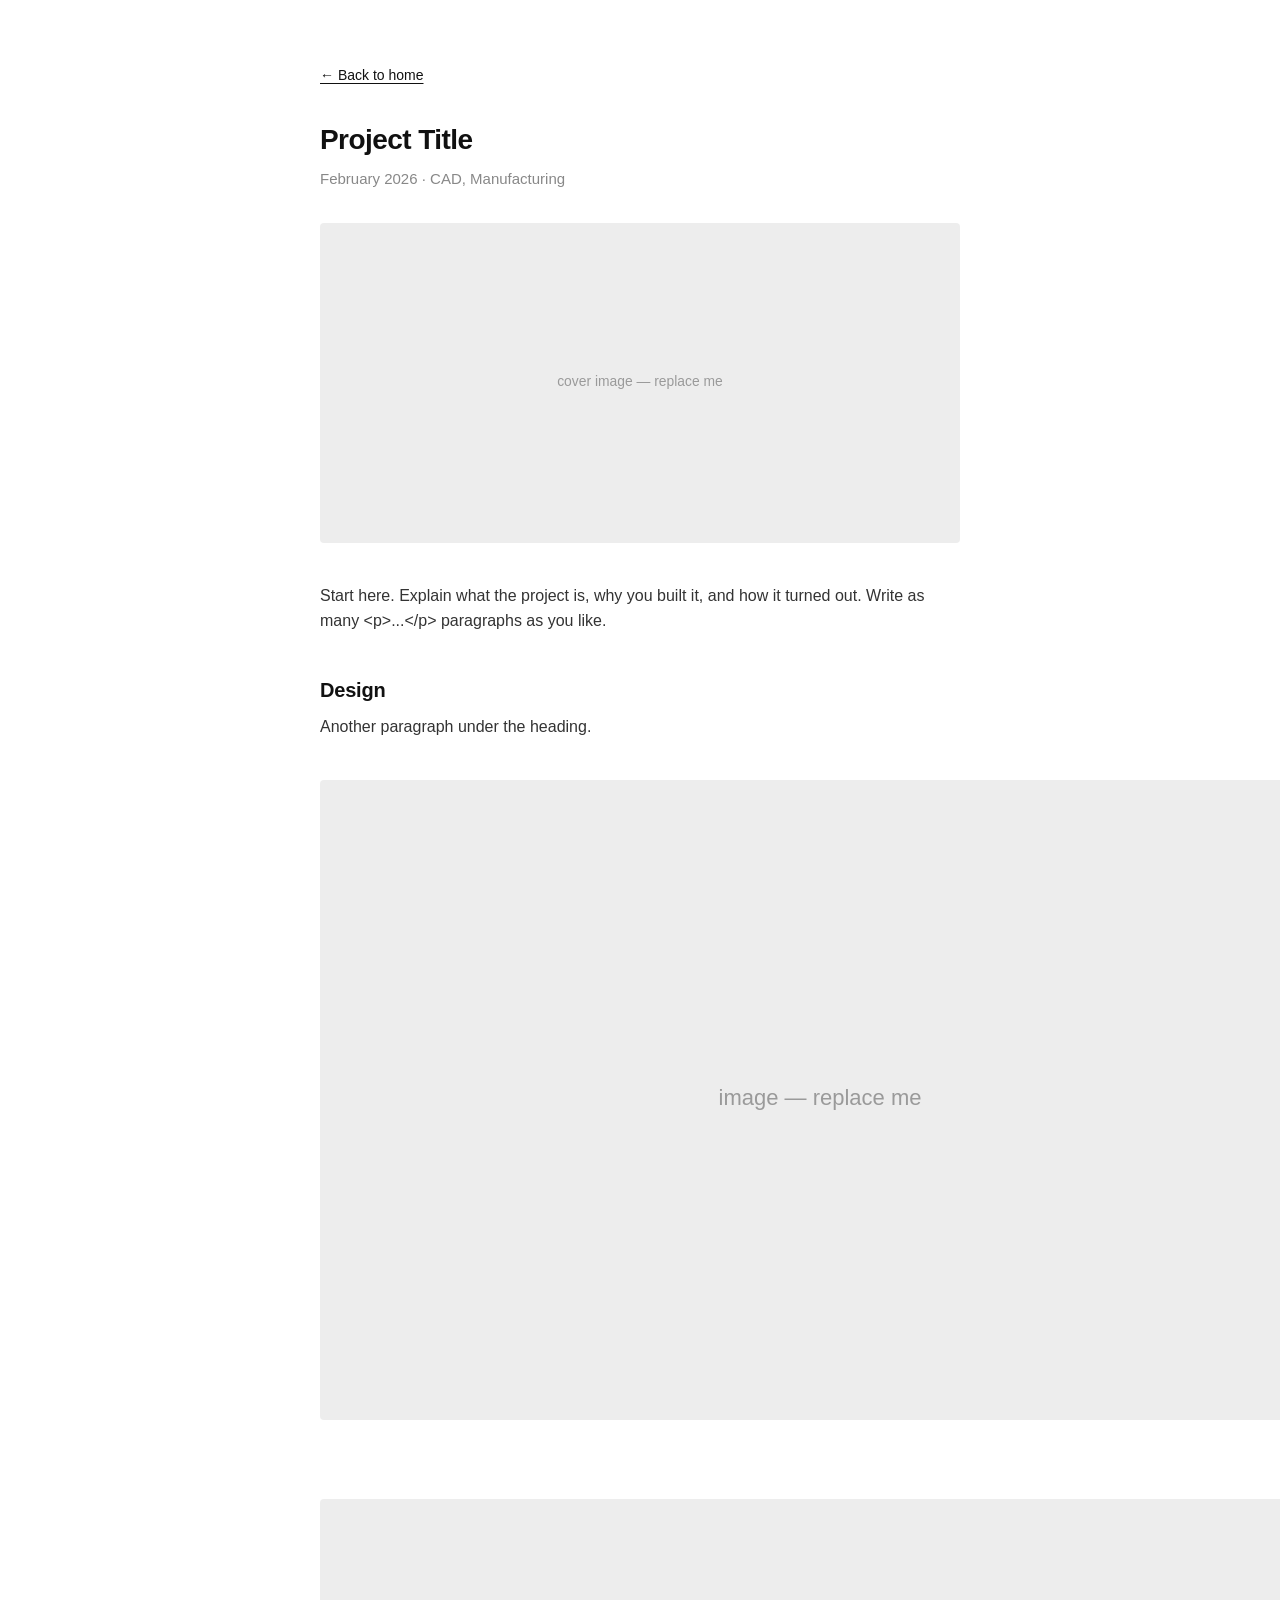
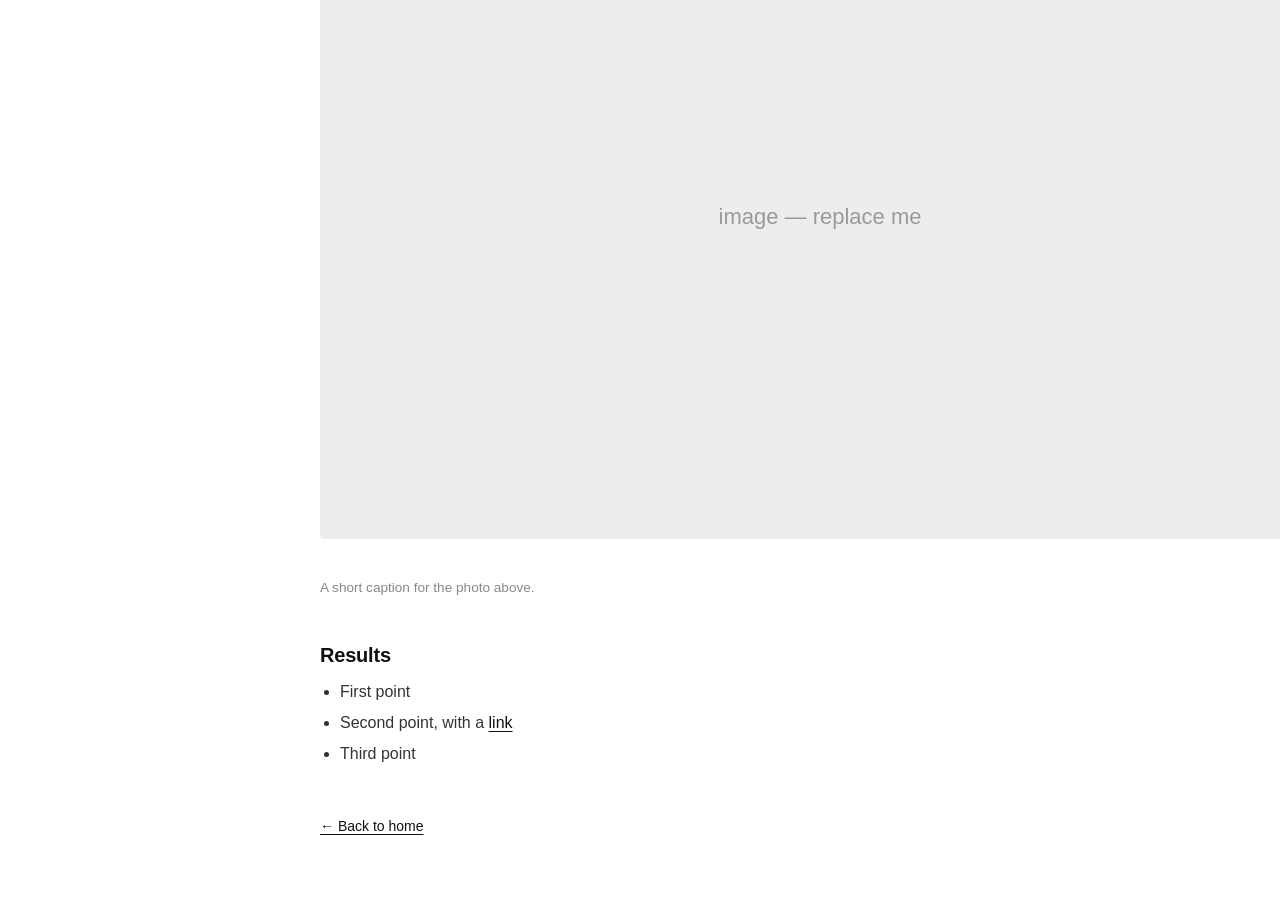
==== projects/automated-dog-feeder.html @ e161544b "Rename automated-dog-feeder to automated-dog-feeder.html" ====
<!DOCTYPE html>
<html lang="en">
<head>
  <meta charset="UTF-8">
  <meta name="viewport" content="width=device-width, initial-scale=1.0">

  <!-- CHANGE: the page title (shows in the browser tab) -->
  <title>Project Title — Flynn Saunder</title>

  <link rel="stylesheet" href="../assets/style.css">
</head>
<body>

  <div class="container">

    <p class="back"><a href="../index.html">&larr; Back to home</a></p>

    <!-- CHANGE: project name and the date line -->
    <h1>Project Title</h1>
    <p class="project-meta">February 2026 &middot; CAD, Manufacturing</p>

    <!-- CHANGE: cover image. Put the file in projects/images/ and
         update the name below. Delete this line if you don't want one. -->
    <img class="cover" src="images/example-cover.svg" alt="Project Title">

    <!-- ========================================================
         WRITE YOUR PROJECT BELOW.
         You only need these five patterns — copy and repeat them:
         ======================================================== -->
    <div class="project-body">

      <!-- A paragraph -->
      <p>
        Start here. Explain what the project is, why you built it, and how it
        turned out. Write as many &lt;p&gt;...&lt;/p&gt; paragraphs as you like.
      </p>

      <!-- A section heading -->
      <h2>Design</h2>

      <p>Another paragraph under the heading.</p>

      <!-- An image (file goes in projects/images/) -->
      <img src="images/example-1.svg" alt="Describe the image for screen readers">

      <!-- An image with a caption underneath -->
      <figure>
        <img src="images/example-1.svg" alt="Describe the image">
        <figcaption>A short caption for the photo above.</figcaption>
      </figure>

      <!-- A bullet list -->
      <h2>Results</h2>
      <ul>
        <li>First point</li>
        <li>Second point, with a <a href="https://www.monash.edu">link</a></li>
        <li>Third point</li>
      </ul>

    </div>
    <!-- ================= END OF PROJECT ======================== -->

    <p class="back" style="margin-top:3rem"><a href="../index.html">&larr; Back to home</a></p>

  </div>

</body>
</html>
---- assets/style.css ----
/* Reset & Base Styles */
* {
  box-sizing: border-box;
  margin: 0;
  padding: 0;
}

body {
  font-family: "Helvetica Neue", Helvetica, Arial, sans-serif;
  color: #111111;
  background-color: #ffffff;
  line-height: 1.6;
  padding: 0 1.5rem;
  -webkit-font-smoothing: antialiased;
}

.container {
  max-width: 640px;
  margin: 4rem auto;
}

/* Typography & Hierarchy */
h1 {
  font-size: 1.75rem;
  font-weight: 700;
  letter-spacing: -0.02em;
  margin-bottom: 0.25rem;
}

h2 {
  font-size: 0.875rem;
  font-weight: 700;
  text-transform: uppercase;
  letter-spacing: 0.08em;
  color: #777777;
  margin-top: 3rem;
  margin-bottom: 1.25rem;
  border-bottom: 1px solid #eeeeee;
  padding-bottom: 0.5rem;
}

p {
  font-size: 1rem;
  color: #333333;
  margin-bottom: 1rem;
}

a {
  color: #111111;
  text-decoration: underline;
  text-underline-offset: 3px;
}

a:hover {
  color: #666666;
}

.subtitle {
  font-size: 1rem;
  color: #666666;
  margin-bottom: 2rem;
}

/* Headshot */
.headshot {
  width: 120px;
  height: 120px;
  object-fit: cover;      /* crops any photo to a clean square */
  border-radius: 4px;
  display: block;
  margin-bottom: 1.5rem;
}

/* Item Lists (Projects, Resume) */
.list-item {
  margin-bottom: 1.5rem;
}

.item-header {
  display: flex;
  justify-content: space-between;
  align-items: baseline;
  gap: 1rem;
}

.item-title {
  font-size: 1rem;
  font-weight: 600;
}

.item-date {
  font-size: 0.875rem;
  color: #888888;
  white-space: nowrap;
}

.item-desc {
  font-size: 0.9375rem;
  color: #555555;
  margin-top: 0.25rem;
}

/* Project pages */
.back {
  font-size: 0.875rem;
  margin-bottom: 2rem;
}

.project-meta {
  font-size: 0.9375rem;
  color: #888888;
  margin-bottom: 2rem;
}

.cover {
  width: 100%;
  border-radius: 4px;
  margin-bottom: 2rem;
}

.project-body h2 {
  text-transform: none;
  letter-spacing: -0.01em;
  color: #111111;
  font-size: 1.25rem;
  border: 0;
  padding: 0;
  margin-top: 2.5rem;
  margin-bottom: 0.5rem;
}

.project-body h3 {
  font-size: 1.0625rem;
  margin-top: 1.75rem;
  margin-bottom: 0.4rem;
}

.project-body img {
  border-radius: 4px;
  margin: 1.5rem 0;
}

.project-body ul,
.project-body ol {
  margin: 0 0 1rem 1.25rem;
}

.project-body li {
  margin-bottom: 0.35rem;
  color: #333333;
}

.project-body figure {
  margin: 1.5rem 0;
}

.project-body figcaption {
  font-size: 0.85rem;
  color: #888888;
  margin-top: 0.4rem;
}

code {
  font-family: ui-monospace, "SF Mono", Menlo, Consolas, monospace;
  font-size: 0.875em;
  background: #f4f4f4;
  padding: 0.1em 0.35em;
  border-radius: 3px;
}

/* Footer / Links */
footer {
  margin-top: 4rem;
  padding-top: 2rem;
  border-top: 1px solid #eeeeee;
  font-size: 0.875rem;
  color: #777777;
}

.social-links a {
  margin-right: 1rem;
}
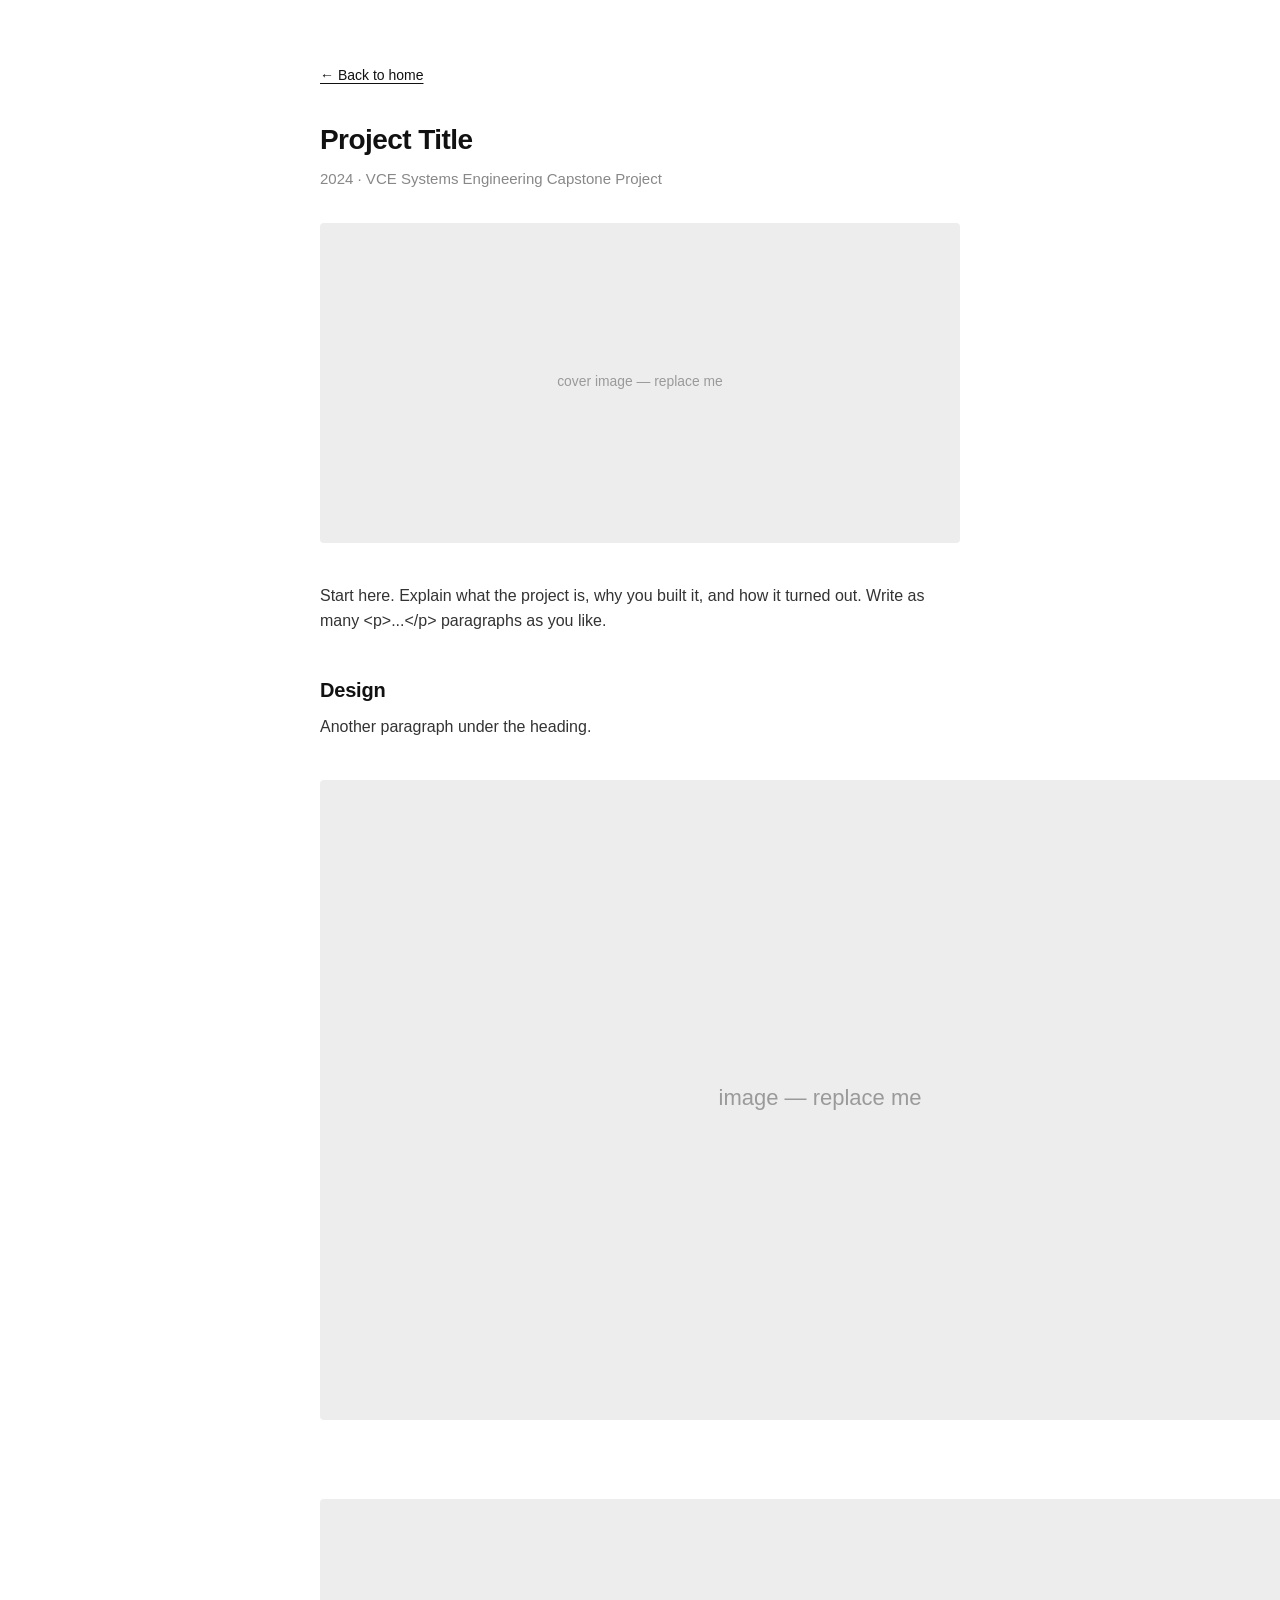
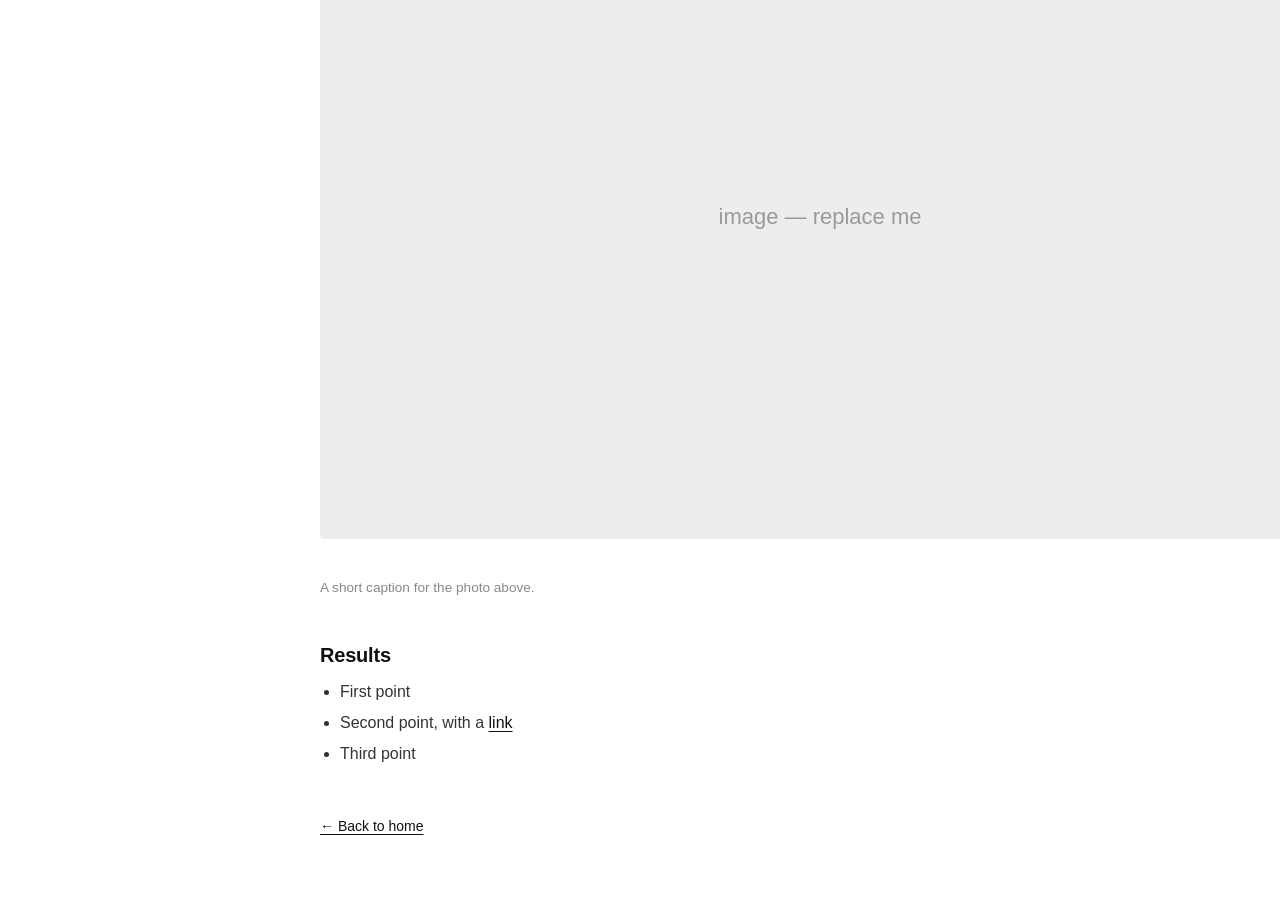
==== commit 7a6ae0d2: "Update automated-dog-feeder.html" ====
--- a/projects/automated-dog-feeder.html
+++ b/projects/automated-dog-feeder.html
@@ -5,7 +5,7 @@
   <meta name="viewport" content="width=device-width, initial-scale=1.0">
 
   <!-- CHANGE: the page title (shows in the browser tab) -->
-  <title>Project Title — Flynn Saunder</title>
+  <title>Automated Dog Feeder</title>
 
   <link rel="stylesheet" href="../assets/style.css">
 </head>
@@ -17,7 +17,7 @@
 
     <!-- CHANGE: project name and the date line -->
     <h1>Project Title</h1>
-    <p class="project-meta">February 2026 &middot; CAD, Manufacturing</p>
+    <p class="project-meta">2024 &middot; VCE Systems Engineering Capstone Project</p>
 
     <!-- CHANGE: cover image. Put the file in projects/images/ and
          update the name below. Delete this line if you don't want one. -->
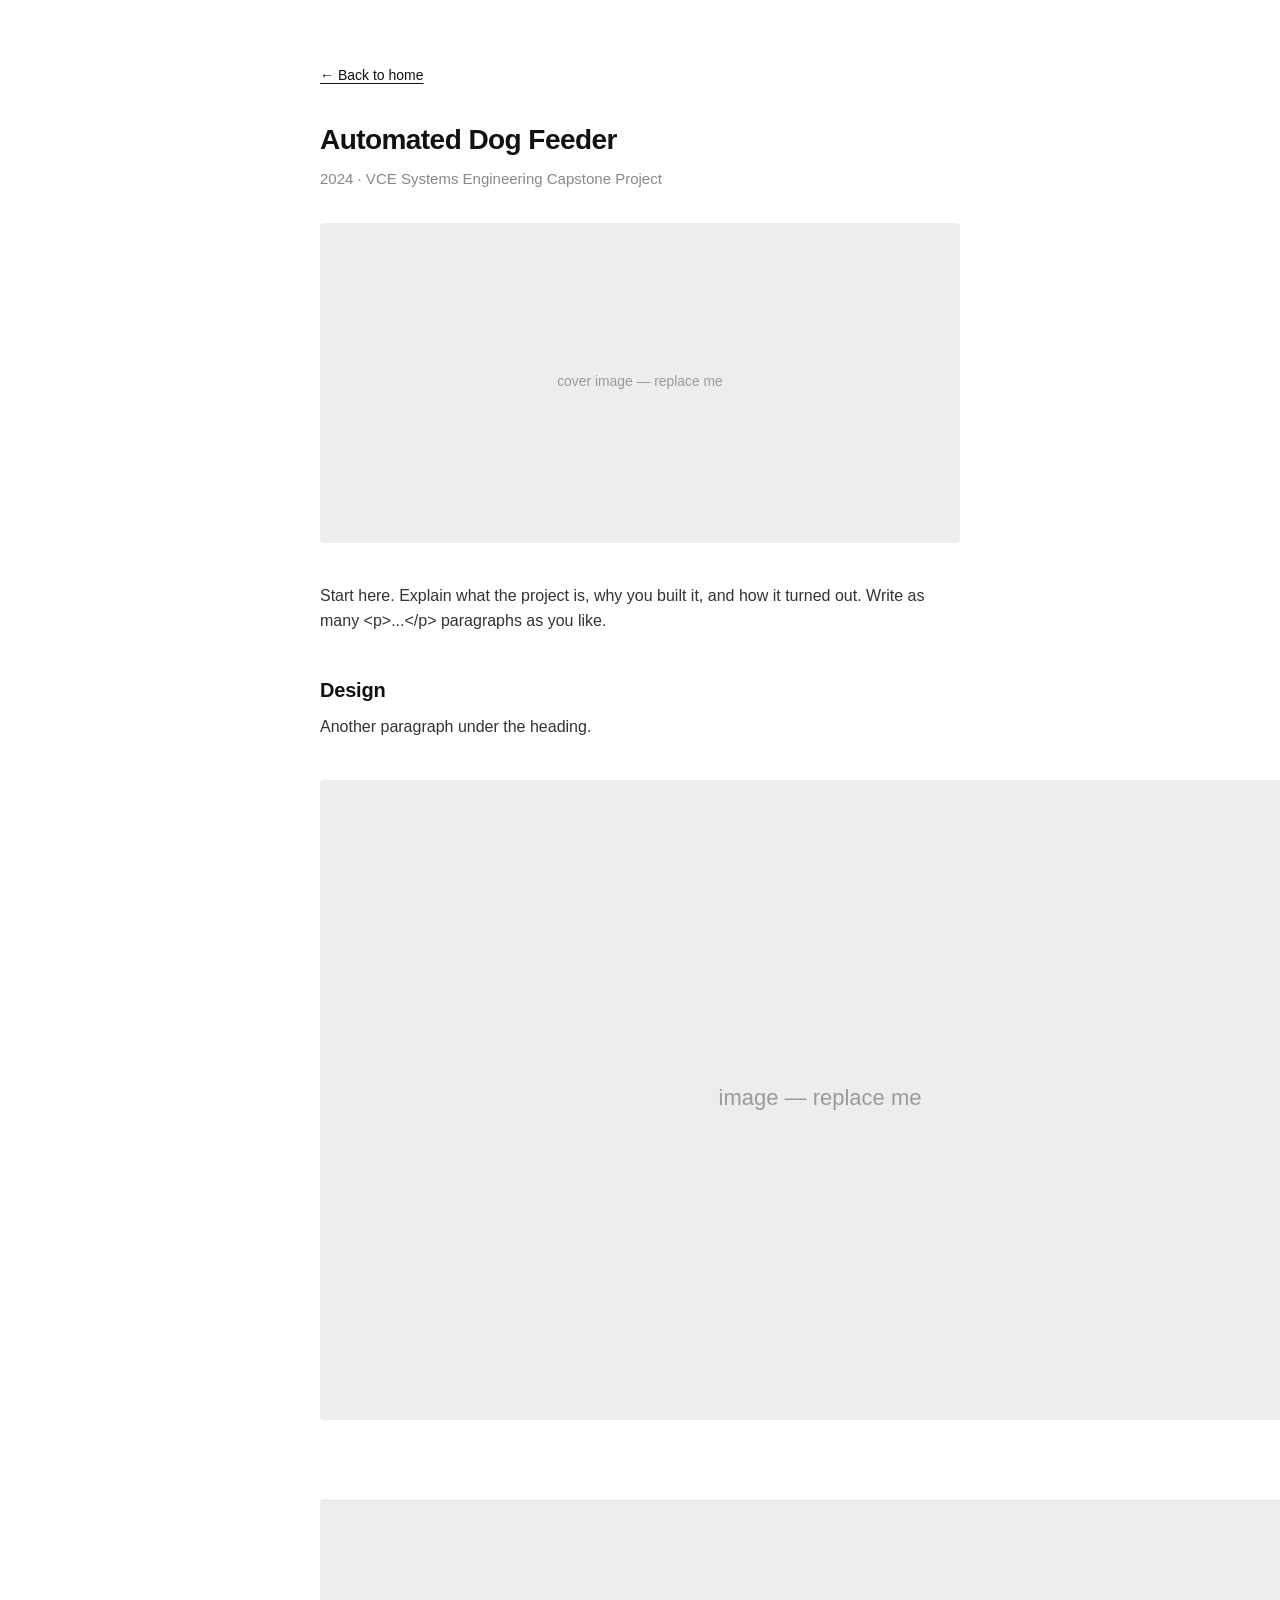
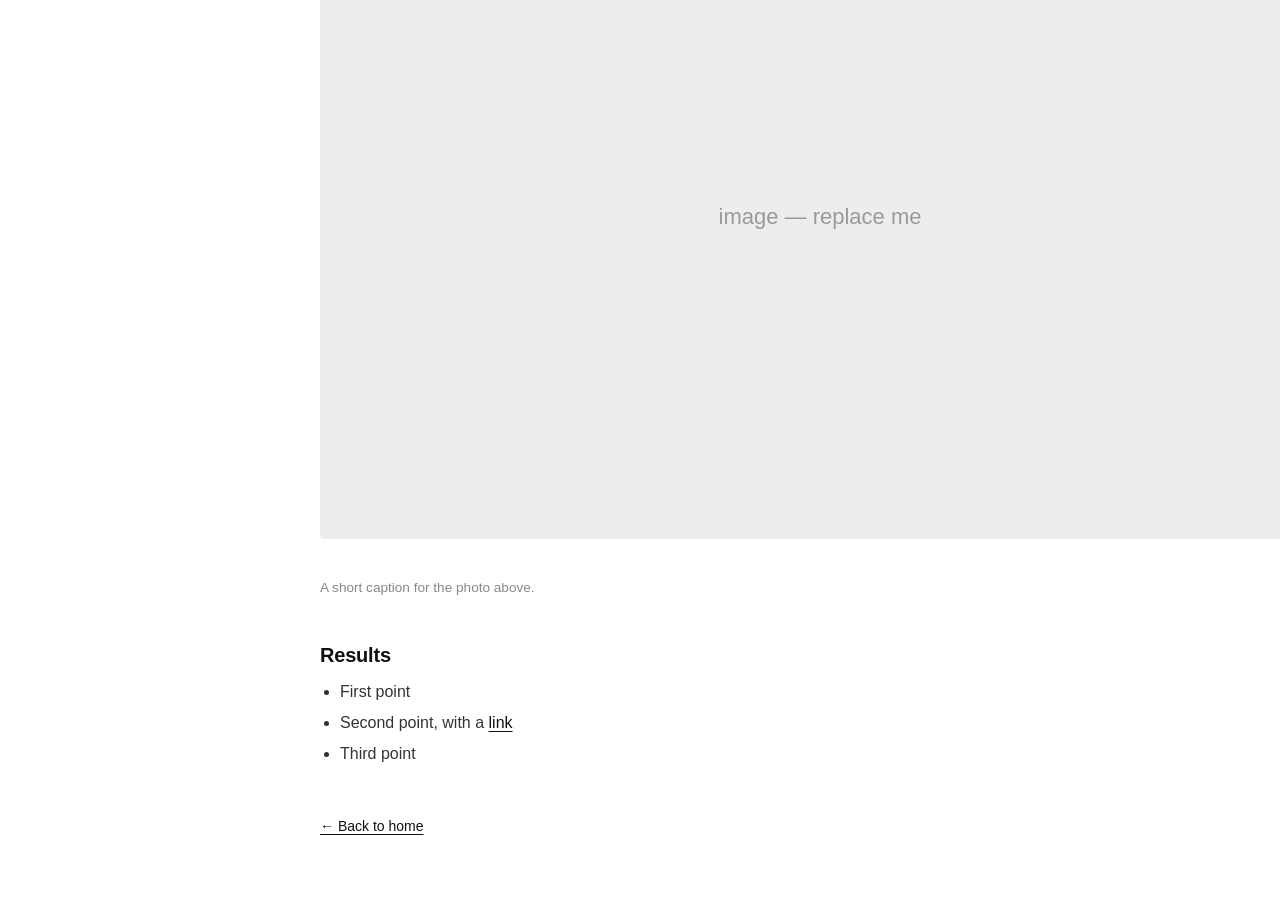
==== commit f6a33838: "Update automated-dog-feeder.html" ====
--- a/projects/automated-dog-feeder.html
+++ b/projects/automated-dog-feeder.html
@@ -16,7 +16,7 @@
     <p class="back"><a href="../index.html">&larr; Back to home</a></p>
 
     <!-- CHANGE: project name and the date line -->
-    <h1>Project Title</h1>
+    <h1>Automated Dog Feeder</h1>
     <p class="project-meta">2024 &middot; VCE Systems Engineering Capstone Project</p>
 
     <!-- CHANGE: cover image. Put the file in projects/images/ and
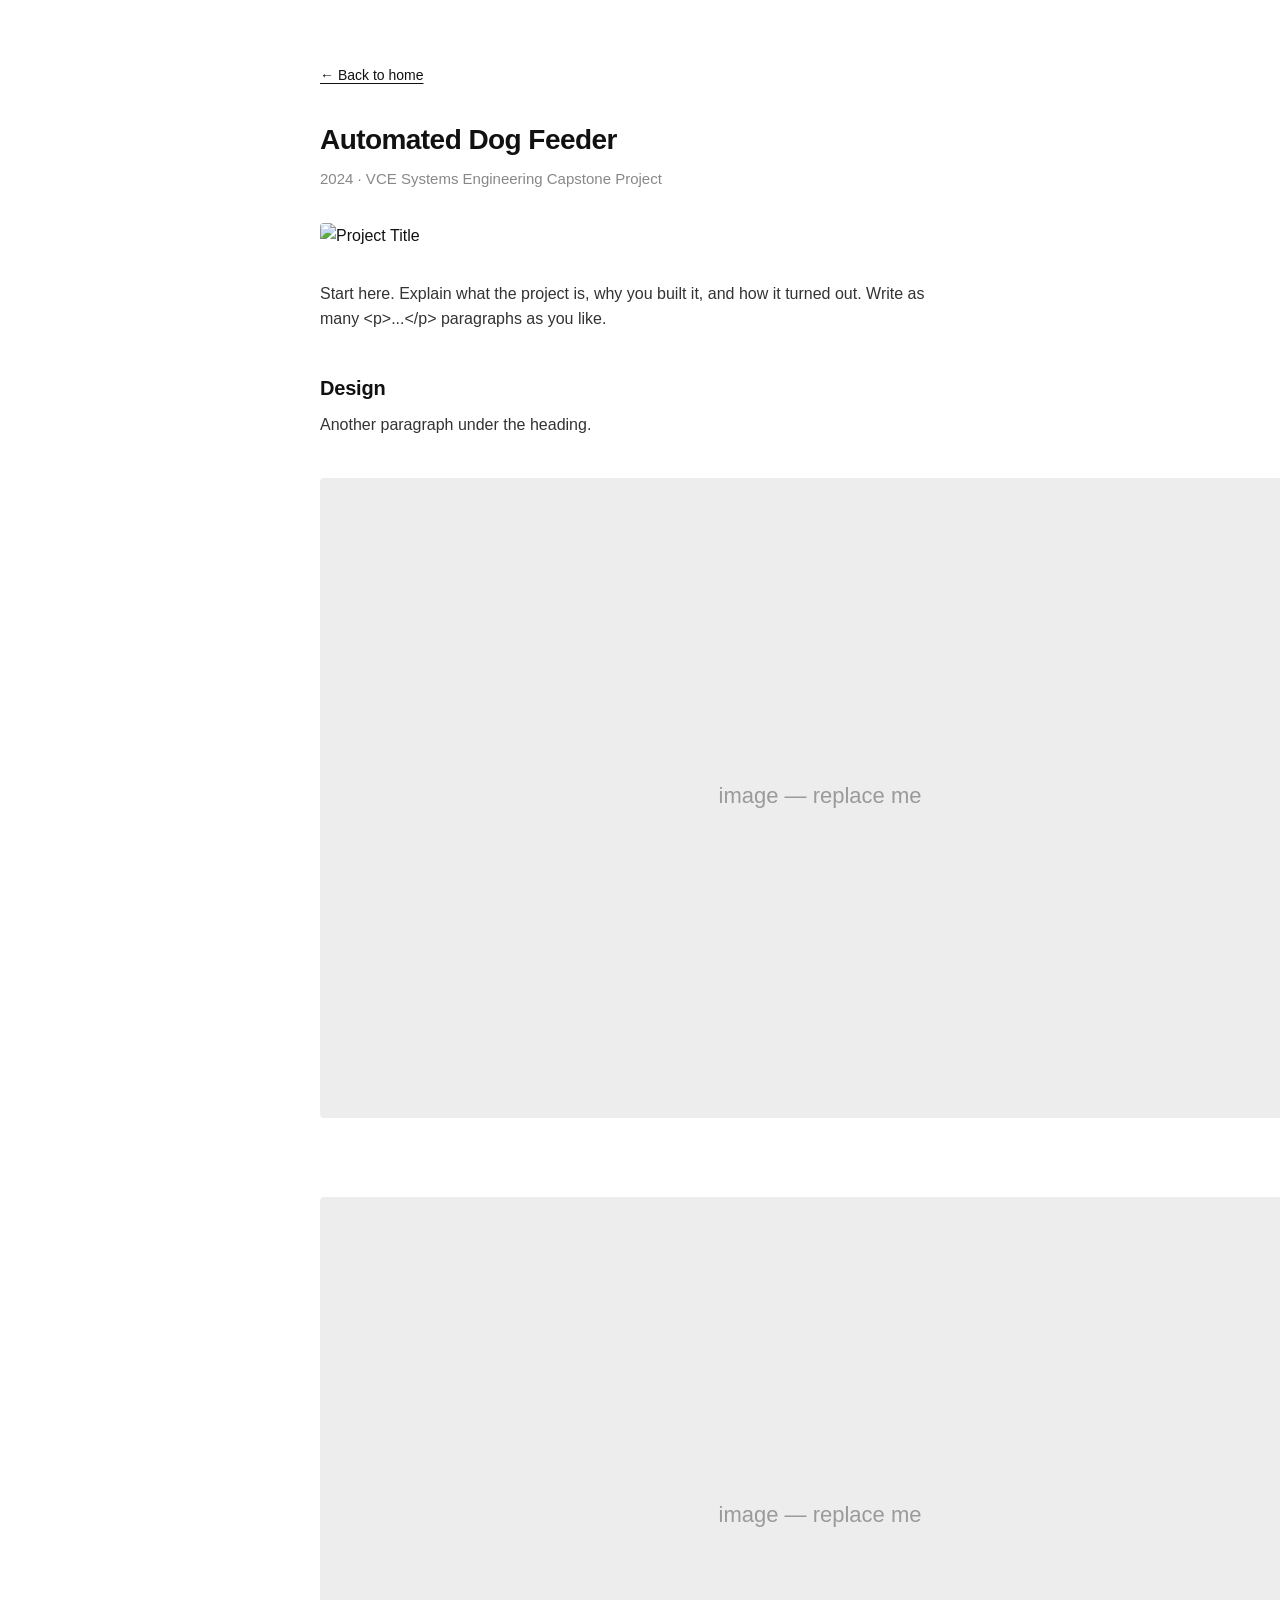
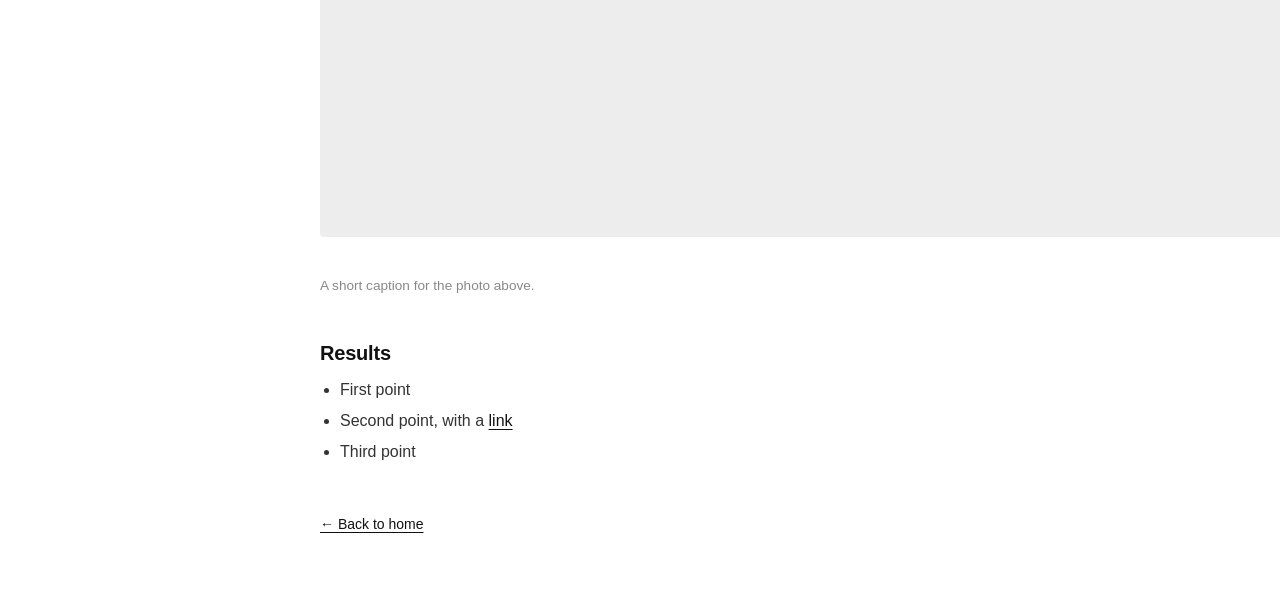
==== commit 1d6bb123: "Update automated-dog-feeder.html" ====
--- a/projects/automated-dog-feeder.html
+++ b/projects/automated-dog-feeder.html
@@ -21,7 +21,7 @@
 
     <!-- CHANGE: cover image. Put the file in projects/images/ and
          update the name below. Delete this line if you don't want one. -->
-    <img class="cover" src="images/example-cover.svg" alt="Project Title">
+    <img class="cover" src="projects/images/Automated_Dog_Feeder_Front_Three_Quarter_View.jpeg" alt="Project Title">
 
     <!-- ========================================================
          WRITE YOUR PROJECT BELOW.
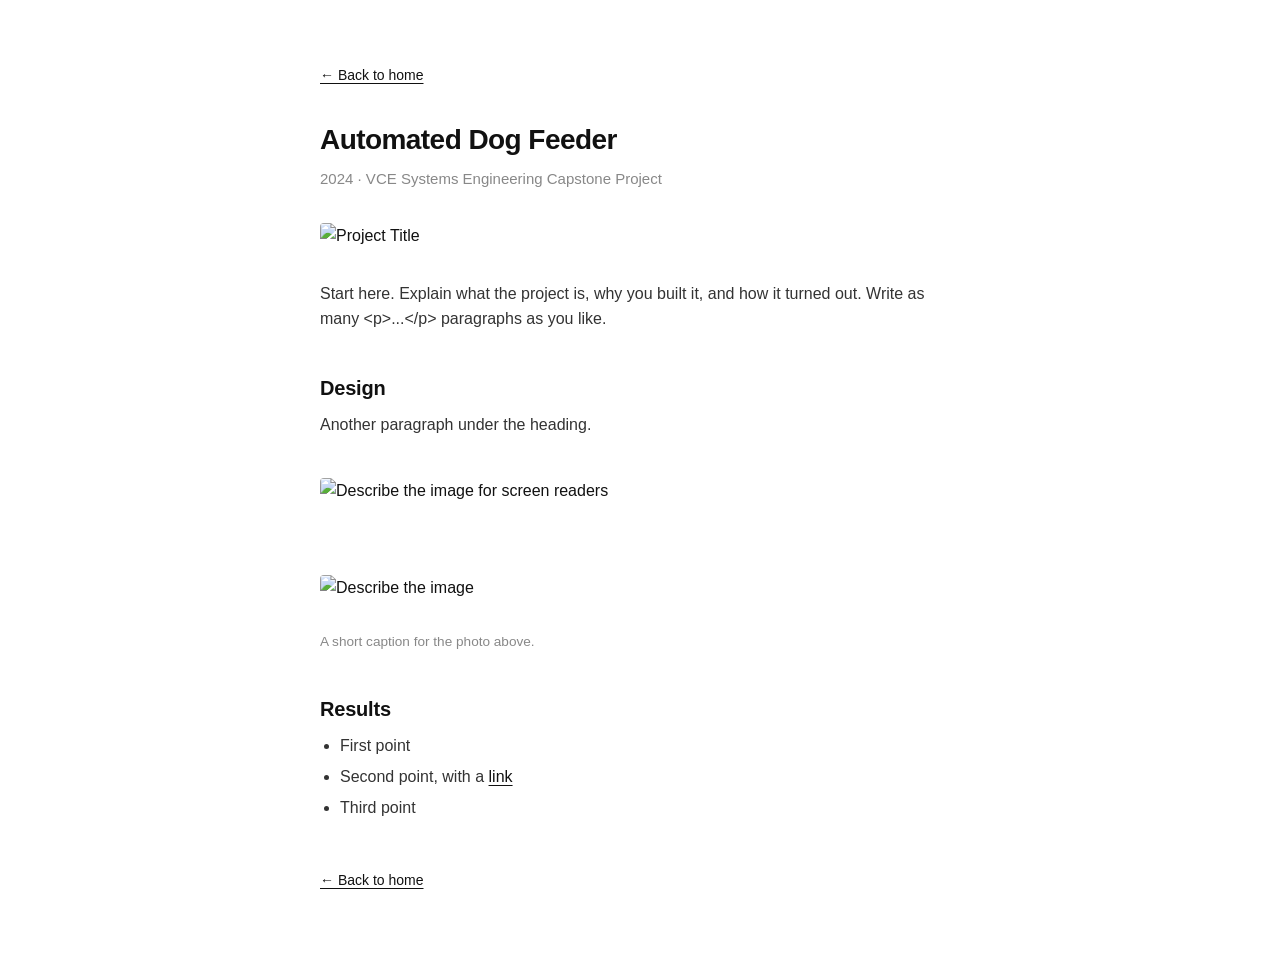
==== commit b445c0e1: "Update automated-dog-feeder.html" ====
--- a/projects/automated-dog-feeder.html
+++ b/projects/automated-dog-feeder.html
@@ -21,7 +21,7 @@
 
     <!-- CHANGE: cover image. Put the file in projects/images/ and
          update the name below. Delete this line if you don't want one. -->
-    <img class="cover" src="projects/images/Automated_Dog_Feeder_Front_Three_Quarter_View.jpeg" alt="Project Title">
+    <img class="cover" src="projects/images/Automated_Dog_Feeder_Front_Three_Quarter_View.jpg" alt="Project Title">
 
     <!-- ========================================================
          WRITE YOUR PROJECT BELOW.
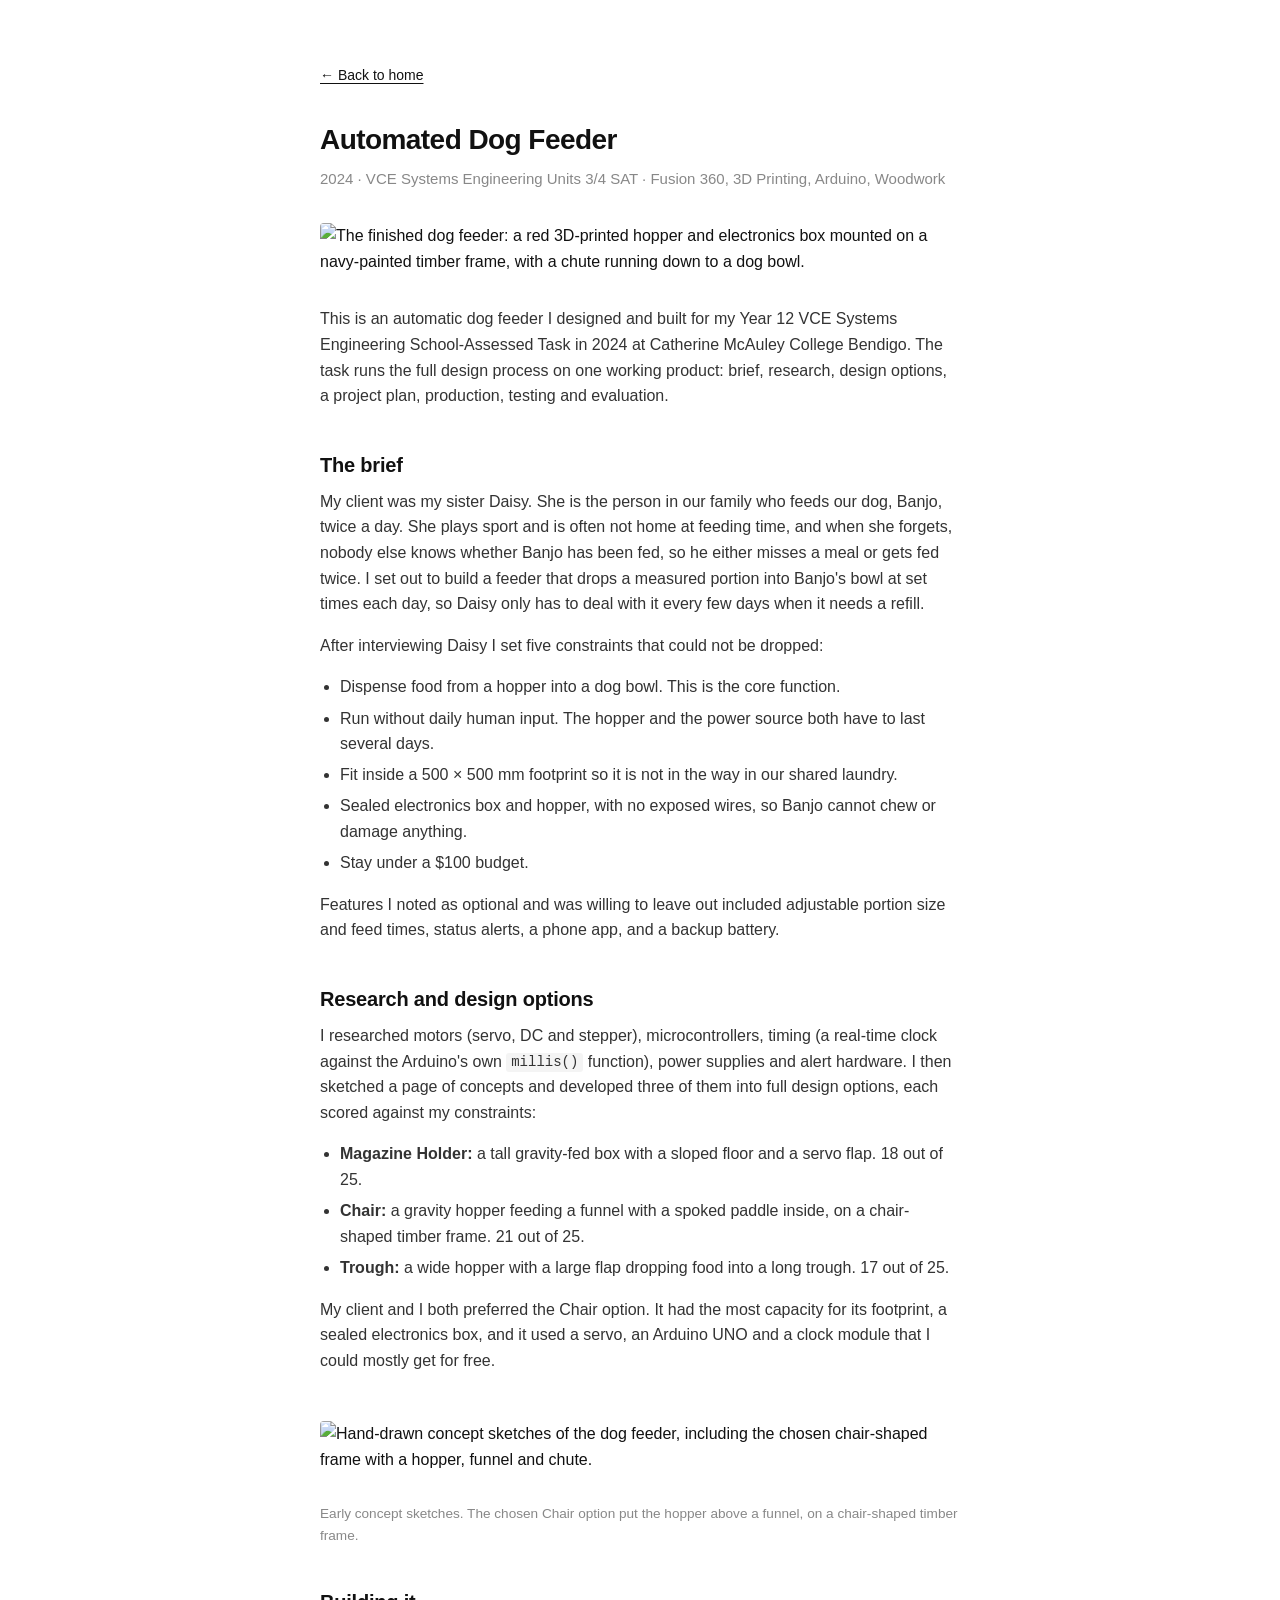
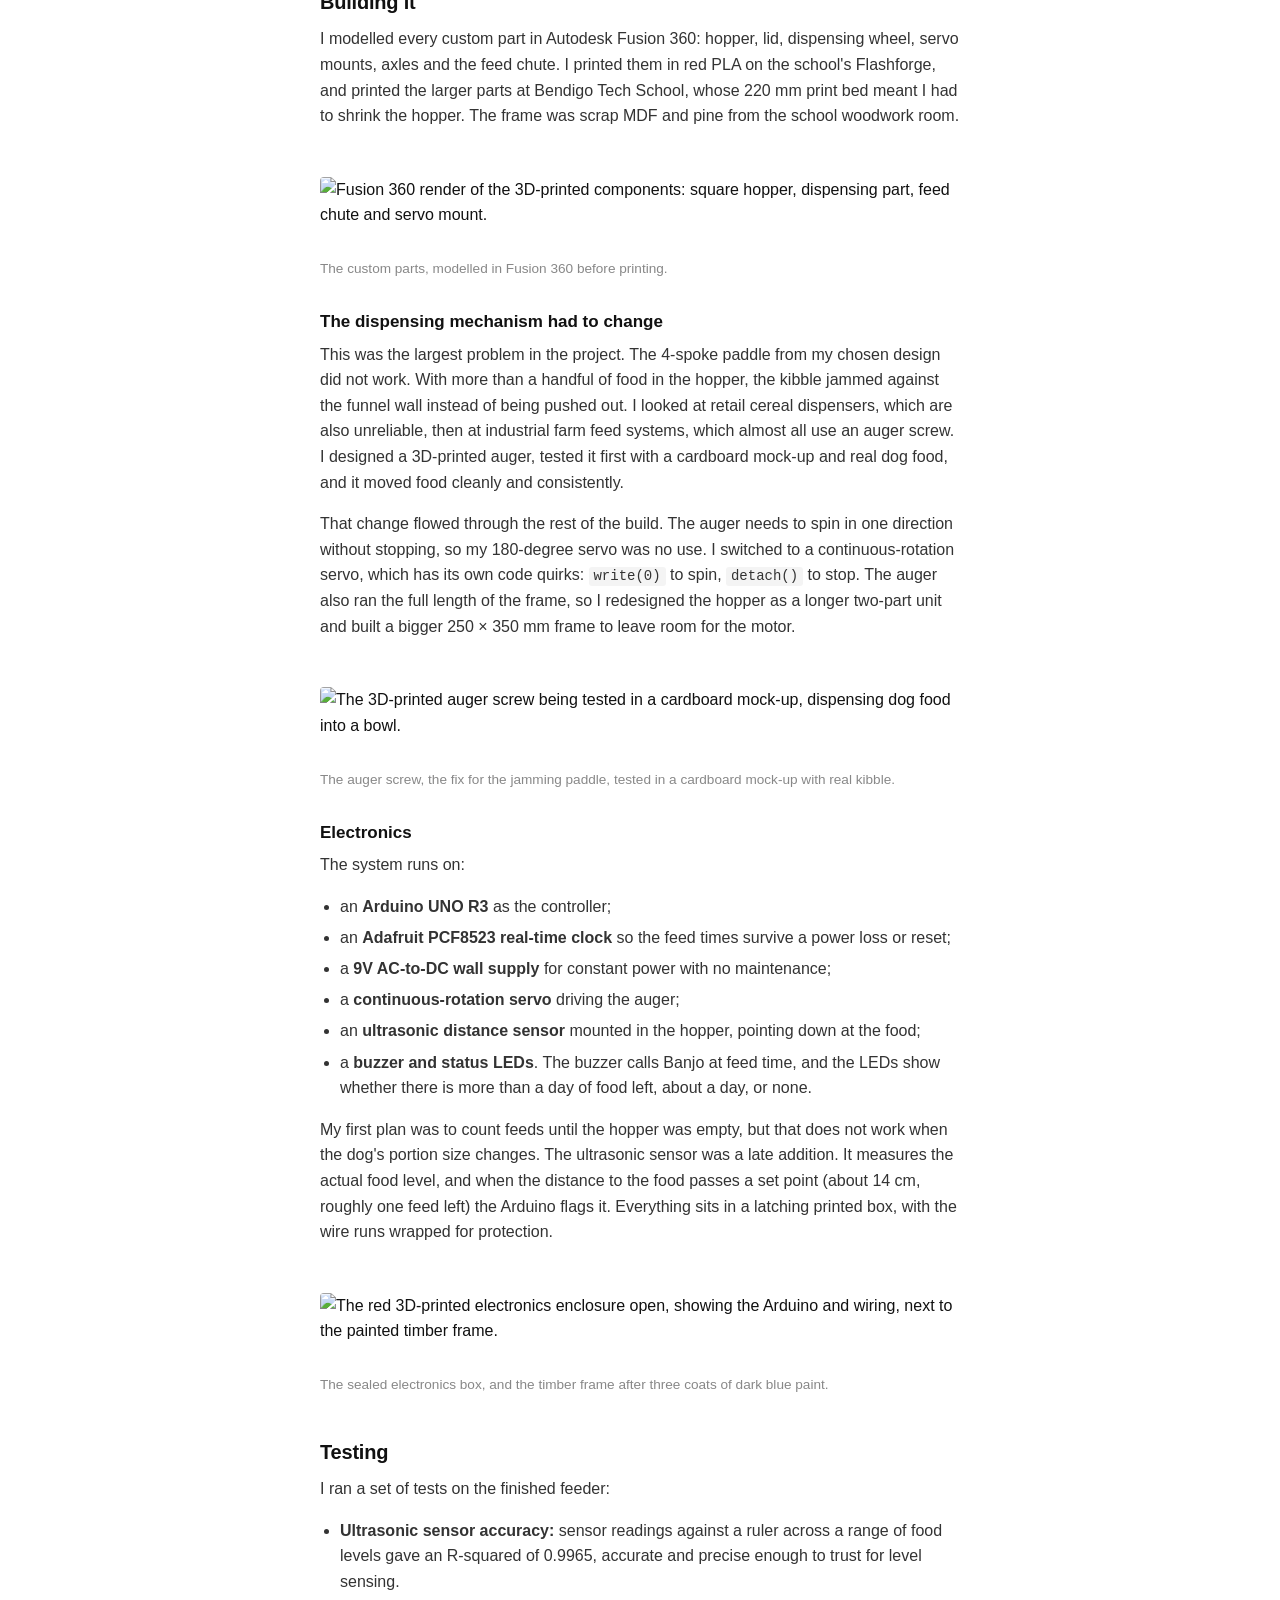
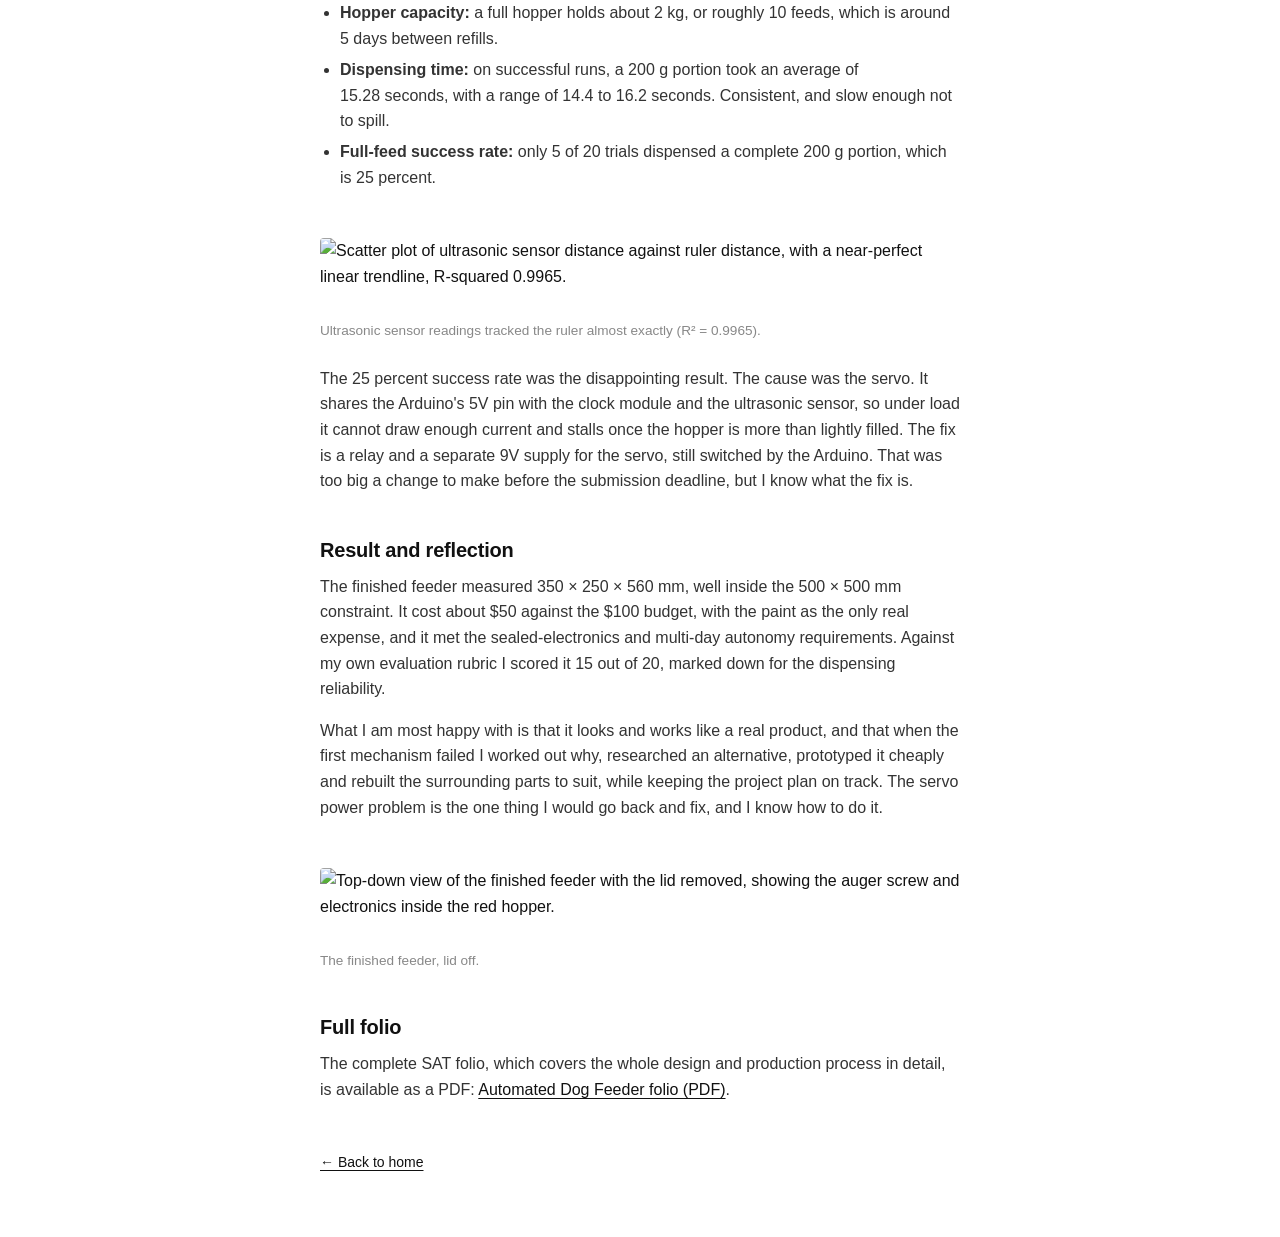
==== commit 6b7c5aaa: "Add files via upload" ====
--- a/projects/automated-dog-feeder.html
+++ b/projects/automated-dog-feeder.html
@@ -4,8 +4,7 @@
   <meta charset="UTF-8">
   <meta name="viewport" content="width=device-width, initial-scale=1.0">
 
-  <!-- CHANGE: the page title (shows in the browser tab) -->
-  <title>Automated Dog Feeder</title>
+  <title>Automated Dog Feeder | Flynn Saunder</title>
 
   <link rel="stylesheet" href="../assets/style.css">
 </head>
@@ -15,50 +14,259 @@
 
     <p class="back"><a href="../index.html">&larr; Back to home</a></p>
 
-    <!-- CHANGE: project name and the date line -->
     <h1>Automated Dog Feeder</h1>
-    <p class="project-meta">2024 &middot; VCE Systems Engineering Capstone Project</p>
-
-    <!-- CHANGE: cover image. Put the file in projects/images/ and
-         update the name below. Delete this line if you don't want one. -->
-    <img class="cover" src="projects/images/Automated_Dog_Feeder_Front_Three_Quarter_View.jpg" alt="Project Title">
-
-    <!-- ========================================================
-         WRITE YOUR PROJECT BELOW.
-         You only need these five patterns — copy and repeat them:
-         ======================================================== -->
+    <p class="project-meta">2024 &middot; VCE Systems Engineering Units 3/4 SAT &middot; Fusion 360, 3D Printing, Arduino, Woodwork</p>
+
+    <!-- COVER IMAGE
+         Recommended: the front 3-quarter "hero" shot of the finished feeder
+         (red 3D-printed hopper + electronics box on the navy-painted timber
+         frame, outdoors on concrete). This is the photo on the folio title
+         page / "Final Showcase" page.
+         Save it as projects/images/adf-cover.jpg -->
+    <img class="cover" src="images/adf-cover.jpg" alt="The finished dog feeder: a red 3D-printed hopper and electronics box mounted on a navy-painted timber frame, with a chute running down to a dog bowl.">
+
     <div class="project-body">
 
-      <!-- A paragraph -->
-      <p>
-        Start here. Explain what the project is, why you built it, and how it
-        turned out. Write as many &lt;p&gt;...&lt;/p&gt; paragraphs as you like.
-      </p>
-
-      <!-- A section heading -->
-      <h2>Design</h2>
-
-      <p>Another paragraph under the heading.</p>
-
-      <!-- An image (file goes in projects/images/) -->
-      <img src="images/example-1.svg" alt="Describe the image for screen readers">
-
-      <!-- An image with a caption underneath -->
-      <figure>
-        <img src="images/example-1.svg" alt="Describe the image">
-        <figcaption>A short caption for the photo above.</figcaption>
-      </figure>
-
-      <!-- A bullet list -->
-      <h2>Results</h2>
-      <ul>
-        <li>First point</li>
-        <li>Second point, with a <a href="https://www.monash.edu">link</a></li>
-        <li>Third point</li>
-      </ul>
+      <p>
+        This is an automatic dog feeder I designed and built for my Year&nbsp;12
+        VCE Systems Engineering School-Assessed Task in 2024 at Catherine McAuley
+        College Bendigo. The task runs the full design process on one working
+        product: brief, research, design options, a project plan, production,
+        testing and evaluation.
+      </p>
+
+      <h2>The brief</h2>
+
+      <p>
+        My client was my sister Daisy. She is the person in our family who feeds
+        our dog, Banjo, twice a day. She plays sport and is often not home at
+        feeding time, and when she forgets, nobody else knows whether Banjo has
+        been fed, so he either misses a meal or gets fed twice. I set out to
+        build a feeder that drops a measured portion into Banjo's bowl at set
+        times each day, so Daisy only has to deal with it every few days when it
+        needs a refill.
+      </p>
+
+      <p>After interviewing Daisy I set five constraints that could not be dropped:</p>
+
+      <ul>
+        <li>Dispense food from a hopper into a dog bowl. This is the core function.</li>
+        <li>Run without daily human input. The hopper and the power source both have to last several days.</li>
+        <li>Fit inside a 500&nbsp;&times;&nbsp;500&nbsp;mm footprint so it is not in the way in our shared laundry.</li>
+        <li>Sealed electronics box and hopper, with no exposed wires, so Banjo cannot chew or damage anything.</li>
+        <li>Stay under a $100 budget.</li>
+      </ul>
+
+      <p>
+        Features I noted as optional and was willing to leave out included
+        adjustable portion size and feed times, status alerts, a phone app, and
+        a backup battery.
+      </p>
+
+      <h2>Research and design options</h2>
+
+      <p>
+        I researched motors (servo, DC and stepper), microcontrollers, timing (a
+        real-time clock against the Arduino's own <code>millis()</code>
+        function), power supplies and alert hardware. I then sketched a page of
+        concepts and developed three of them into full design options, each
+        scored against my constraints:
+      </p>
+
+      <ul>
+        <li><strong>Magazine Holder:</strong> a tall gravity-fed box with a sloped floor and a servo flap. 18 out of 25.</li>
+        <li><strong>Chair:</strong> a gravity hopper feeding a funnel with a spoked paddle inside, on a chair-shaped timber frame. 21 out of 25.</li>
+        <li><strong>Trough:</strong> a wide hopper with a large flap dropping food into a long trough. 17 out of 25.</li>
+      </ul>
+
+      <p>
+        My client and I both preferred the Chair option. It had the most
+        capacity for its footprint, a sealed electronics box, and it used a
+        servo, an Arduino UNO and a clock module that I could mostly get for
+        free.
+      </p>
+
+      <!-- IMAGE
+           Recommended: the hand-drawn "Visualisations" page, or the
+           "Design Option 2 - Chair" concept sketches (front 3-quarter +
+           side view). Shows the design thinking before the build.
+           Save as projects/images/adf-design-sketches.jpg -->
+      <figure>
+        <img src="images/adf-design-sketches.jpg" alt="Hand-drawn concept sketches of the dog feeder, including the chosen chair-shaped frame with a hopper, funnel and chute.">
+        <figcaption>Early concept sketches. The chosen Chair option put the hopper above a funnel, on a chair-shaped timber frame.</figcaption>
+      </figure>
+
+      <h2>Building it</h2>
+
+      <p>
+        I modelled every custom part in Autodesk Fusion 360: hopper, lid,
+        dispensing wheel, servo mounts, axles and the feed chute. I printed them
+        in red PLA on the school's Flashforge, and printed the larger parts at
+        Bendigo Tech School, whose 220&nbsp;mm print bed meant I had to shrink
+        the hopper. The frame was scrap MDF and pine from the school woodwork
+        room.
+      </p>
+
+      <!-- IMAGE
+           Recommended: the Fusion 360 grey render showing all the 3D-printed
+           parts together (hopper, auger/paddle, chute, servo mount).
+           Save as projects/images/adf-cad-parts.jpg -->
+      <figure>
+        <img src="images/adf-cad-parts.jpg" alt="Fusion 360 render of the 3D-printed components: square hopper, dispensing part, feed chute and servo mount.">
+        <figcaption>The custom parts, modelled in Fusion 360 before printing.</figcaption>
+      </figure>
+
+      <h3>The dispensing mechanism had to change</h3>
+
+      <p>
+        This was the largest problem in the project. The 4-spoke paddle from my
+        chosen design did not work. With more than a handful of food in the
+        hopper, the kibble jammed against the funnel wall instead of being
+        pushed out. I looked at retail cereal dispensers, which are also
+        unreliable, then at industrial farm feed systems, which almost all use
+        an auger screw. I designed a 3D-printed auger, tested it first with a
+        cardboard mock-up and real dog food, and it moved food cleanly and
+        consistently.
+      </p>
+
+      <p>
+        That change flowed through the rest of the build. The auger needs to
+        spin in one direction without stopping, so my 180-degree servo was no
+        use. I switched to a continuous-rotation servo, which has its own code
+        quirks: <code>write(0)</code> to spin, <code>detach()</code> to stop.
+        The auger also ran the full length of the frame, so I redesigned the
+        hopper as a longer two-part unit and built a bigger
+        250&nbsp;&times;&nbsp;350&nbsp;mm frame to leave room for the motor.
+      </p>
+
+      <!-- IMAGE
+           Recommended: the yellow 3D-printed auger screw on its own, or the
+           cardboard mock-up test where the auger dispenses real kibble into
+           a bowl.
+           Save as projects/images/adf-auger.jpg -->
+      <figure>
+        <img src="images/adf-auger.jpg" alt="The 3D-printed auger screw being tested in a cardboard mock-up, dispensing dog food into a bowl.">
+        <figcaption>The auger screw, the fix for the jamming paddle, tested in a cardboard mock-up with real kibble.</figcaption>
+      </figure>
+
+      <h3>Electronics</h3>
+
+      <p>The system runs on:</p>
+
+      <ul>
+        <li>an <strong>Arduino UNO R3</strong> as the controller;</li>
+        <li>an <strong>Adafruit PCF8523 real-time clock</strong> so the feed times survive a power loss or reset;</li>
+        <li>a <strong>9V AC-to-DC wall supply</strong> for constant power with no maintenance;</li>
+        <li>a <strong>continuous-rotation servo</strong> driving the auger;</li>
+        <li>an <strong>ultrasonic distance sensor</strong> mounted in the hopper, pointing down at the food;</li>
+        <li>a <strong>buzzer and status LEDs</strong>. The buzzer calls Banjo at feed time, and the LEDs show whether there is more than a day of food left, about a day, or none.</li>
+      </ul>
+
+      <p>
+        My first plan was to count feeds until the hopper was empty, but that
+        does not work when the dog's portion size changes. The ultrasonic sensor
+        was a late addition. It measures the actual food level, and when the
+        distance to the food passes a set point (about 14&nbsp;cm, roughly one
+        feed left) the Arduino flags it. Everything sits in a latching printed
+        box, with the wire runs wrapped for protection.
+      </p>
+
+      <!-- IMAGE
+           Recommended: the red 3D-printed electronics box open, showing the
+           Arduino and breadboard inside; OR the navy-painted timber frame
+           mid-build (bonus points for the photo with Banjo sitting next to it).
+           Save as projects/images/adf-build.jpg -->
+      <figure>
+        <img src="images/adf-build.jpg" alt="The red 3D-printed electronics enclosure open, showing the Arduino and wiring, next to the painted timber frame.">
+        <figcaption>The sealed electronics box, and the timber frame after three coats of dark blue paint.</figcaption>
+      </figure>
+
+      <h2>Testing</h2>
+
+      <p>I ran a set of tests on the finished feeder:</p>
+
+      <ul>
+        <li>
+          <strong>Ultrasonic sensor accuracy:</strong> sensor readings against a
+          ruler across a range of food levels gave an R-squared of 0.9965,
+          accurate and precise enough to trust for level sensing.
+        </li>
+        <li>
+          <strong>Hopper capacity:</strong> a full hopper holds about 2&nbsp;kg,
+          or roughly 10 feeds, which is around 5 days between refills.
+        </li>
+        <li>
+          <strong>Dispensing time:</strong> on successful runs, a 200&nbsp;g
+          portion took an average of 15.28&nbsp;seconds, with a range of 14.4 to
+          16.2&nbsp;seconds. Consistent, and slow enough not to spill.
+        </li>
+        <li>
+          <strong>Full-feed success rate:</strong> only 5 of 20 trials
+          dispensed a complete 200&nbsp;g portion, which is 25 percent.
+        </li>
+      </ul>
+
+      <!-- IMAGE (optional)
+           Recommended: the "Ruler vs Ultrasonic Distance" scatter chart
+           with the R2 = 0.9965 trendline.
+           Save as projects/images/adf-sensor-chart.png -->
+      <figure>
+        <img src="images/adf-sensor-chart.png" alt="Scatter plot of ultrasonic sensor distance against ruler distance, with a near-perfect linear trendline, R-squared 0.9965.">
+        <figcaption>Ultrasonic sensor readings tracked the ruler almost exactly (R&sup2;&nbsp;=&nbsp;0.9965).</figcaption>
+      </figure>
+
+      <p>
+        The 25 percent success rate was the disappointing result. The cause was
+        the servo. It shares the Arduino's 5V pin with the clock module and the
+        ultrasonic sensor, so under load it cannot draw enough current and
+        stalls once the hopper is more than lightly filled. The fix is a relay
+        and a separate 9V supply for the servo, still switched by the Arduino.
+        That was too big a change to make before the submission deadline, but I
+        know what the fix is.
+      </p>
+
+      <h2>Result and reflection</h2>
+
+      <p>
+        The finished feeder measured
+        350&nbsp;&times;&nbsp;250&nbsp;&times;&nbsp;560&nbsp;mm, well inside the
+        500&nbsp;&times;&nbsp;500&nbsp;mm constraint. It cost about $50 against
+        the $100 budget, with the paint as the only real expense, and it met the
+        sealed-electronics and multi-day autonomy requirements. Against my own
+        evaluation rubric I scored it 15 out of 20, marked down for the
+        dispensing reliability.
+      </p>
+
+      <p>
+        What I am most happy with is that it looks and works like a real
+        product, and that when the first mechanism failed I worked out why,
+        researched an alternative, prototyped it cheaply and rebuilt the
+        surrounding parts to suit, while keeping the project plan on track. The
+        servo power problem is the one thing I would go back and fix, and I know
+        how to do it.
+      </p>
+
+      <!-- IMAGE (optional)
+           Recommended: the top-down "Final Showcase" photo with the hopper
+           lid off, showing the yellow auger and the Arduino inside the red
+           hopper.
+           Save as projects/images/adf-final.jpg -->
+      <figure>
+        <img src="images/adf-final.jpg" alt="Top-down view of the finished feeder with the lid removed, showing the auger screw and electronics inside the red hopper.">
+        <figcaption>The finished feeder, lid off.</figcaption>
+      </figure>
+
+      <h2>Full folio</h2>
+
+      <!-- Upload the folio PDF into the assets/ folder, named
+           automated-dog-feeder-folio.pdf, so this link works. -->
+      <p>
+        The complete SAT folio, which covers the whole design and production
+        process in detail, is available as a PDF:
+        <a href="../assets/automated-dog-feeder-folio.pdf">Automated Dog Feeder folio (PDF)</a>.
+      </p>
 
     </div>
-    <!-- ================= END OF PROJECT ======================== -->
 
     <p class="back" style="margin-top:3rem"><a href="../index.html">&larr; Back to home</a></p>
 
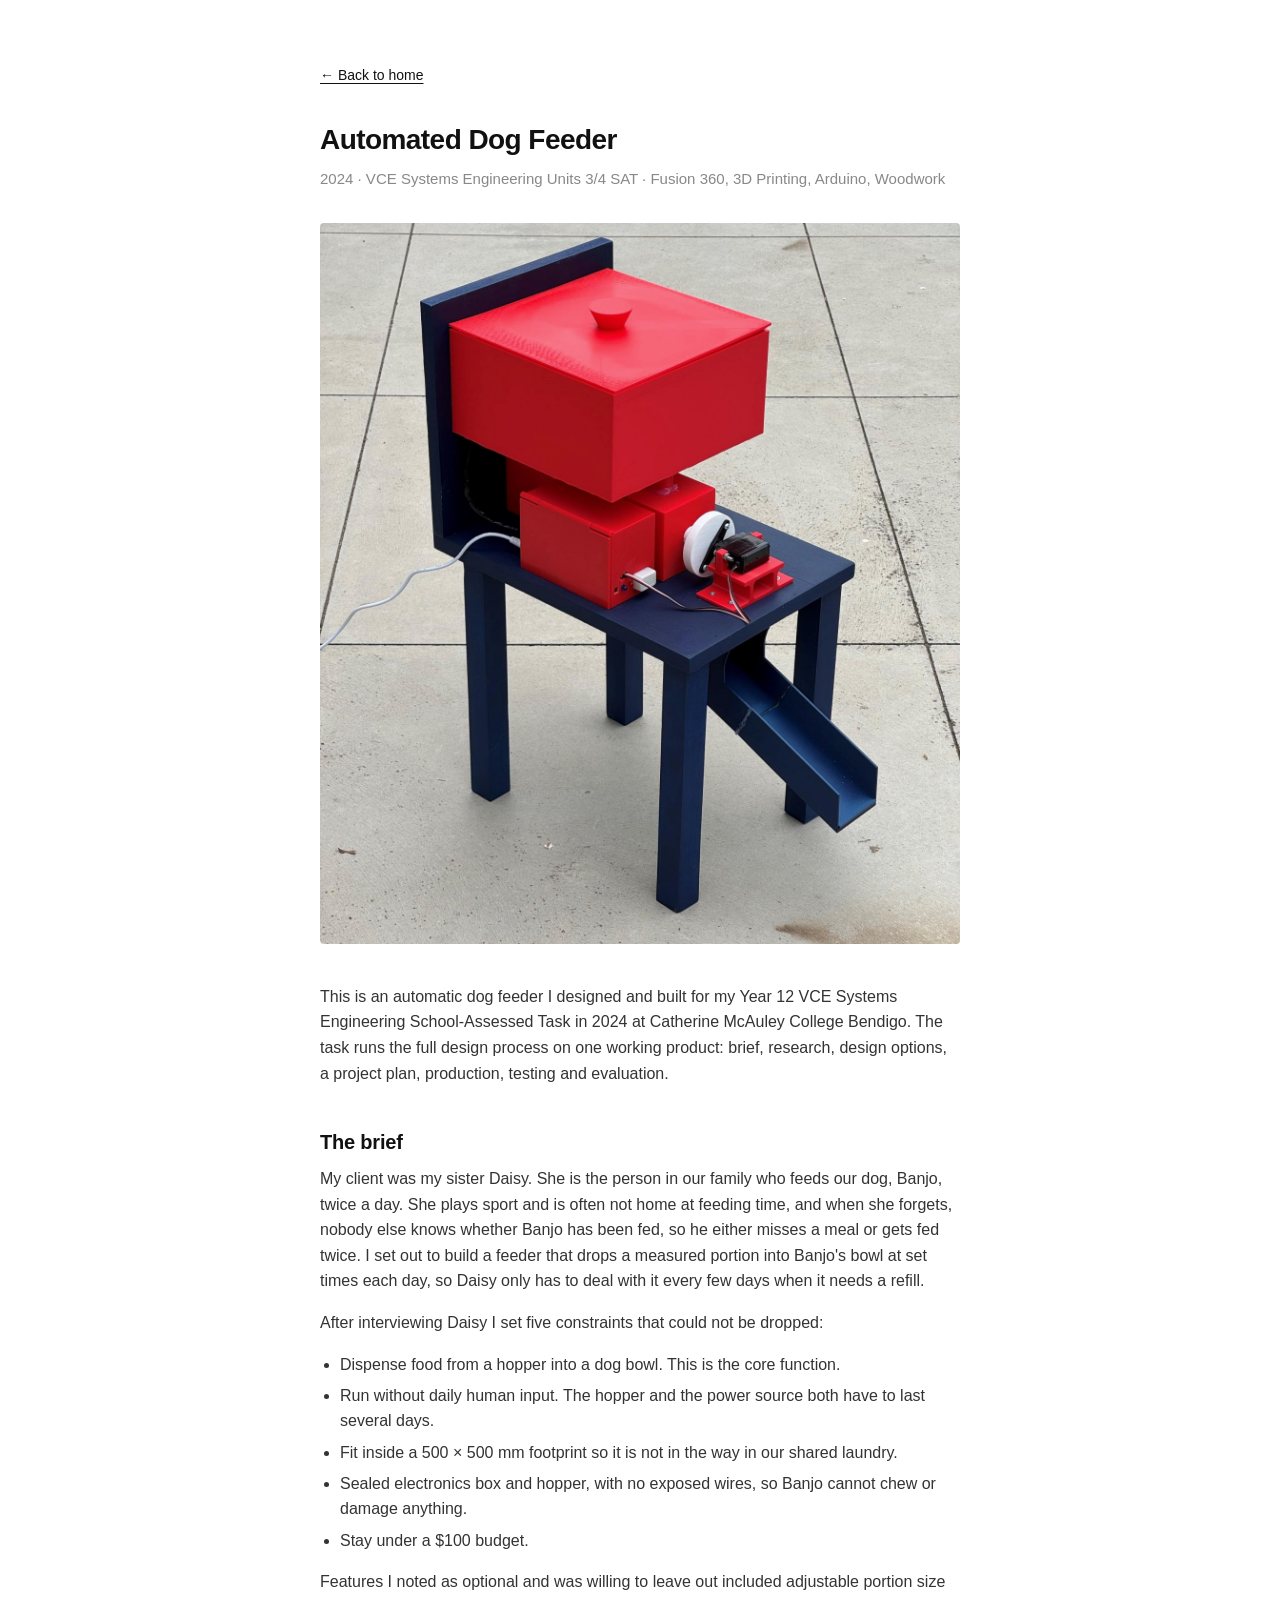
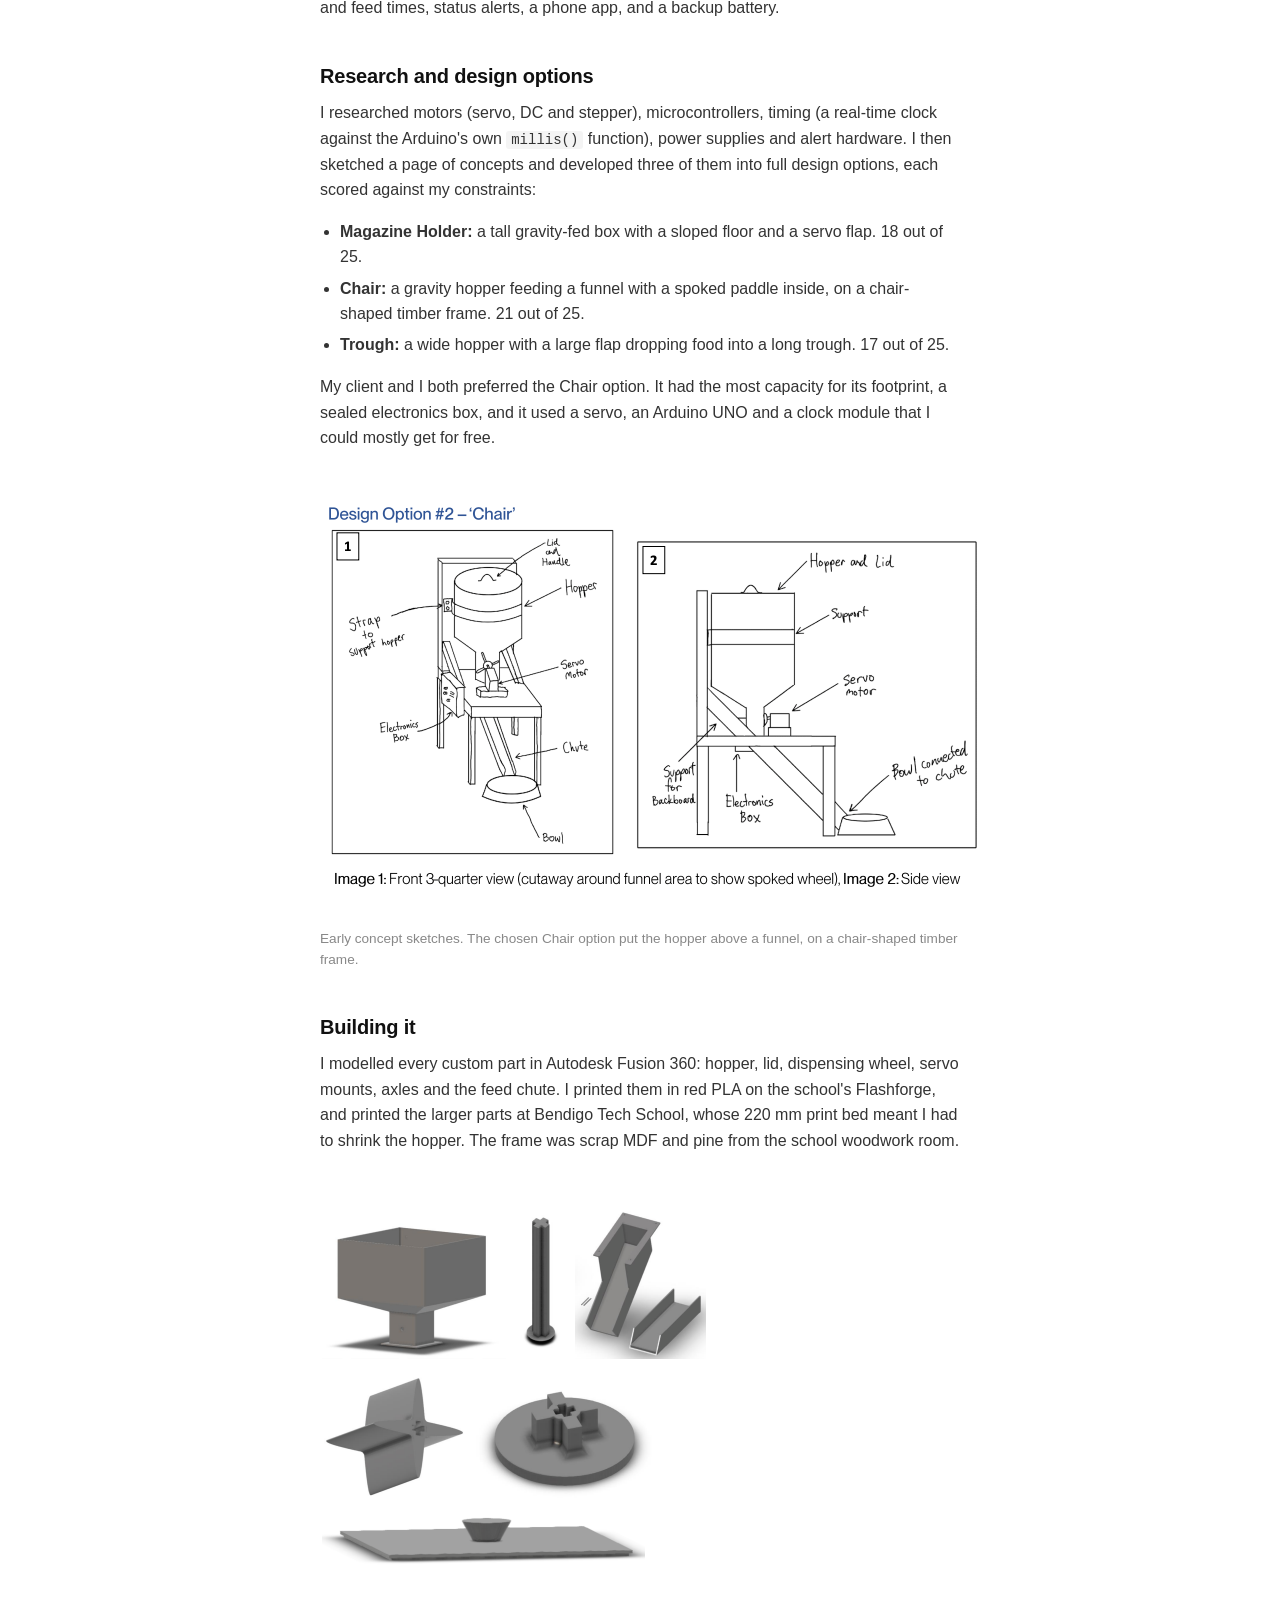
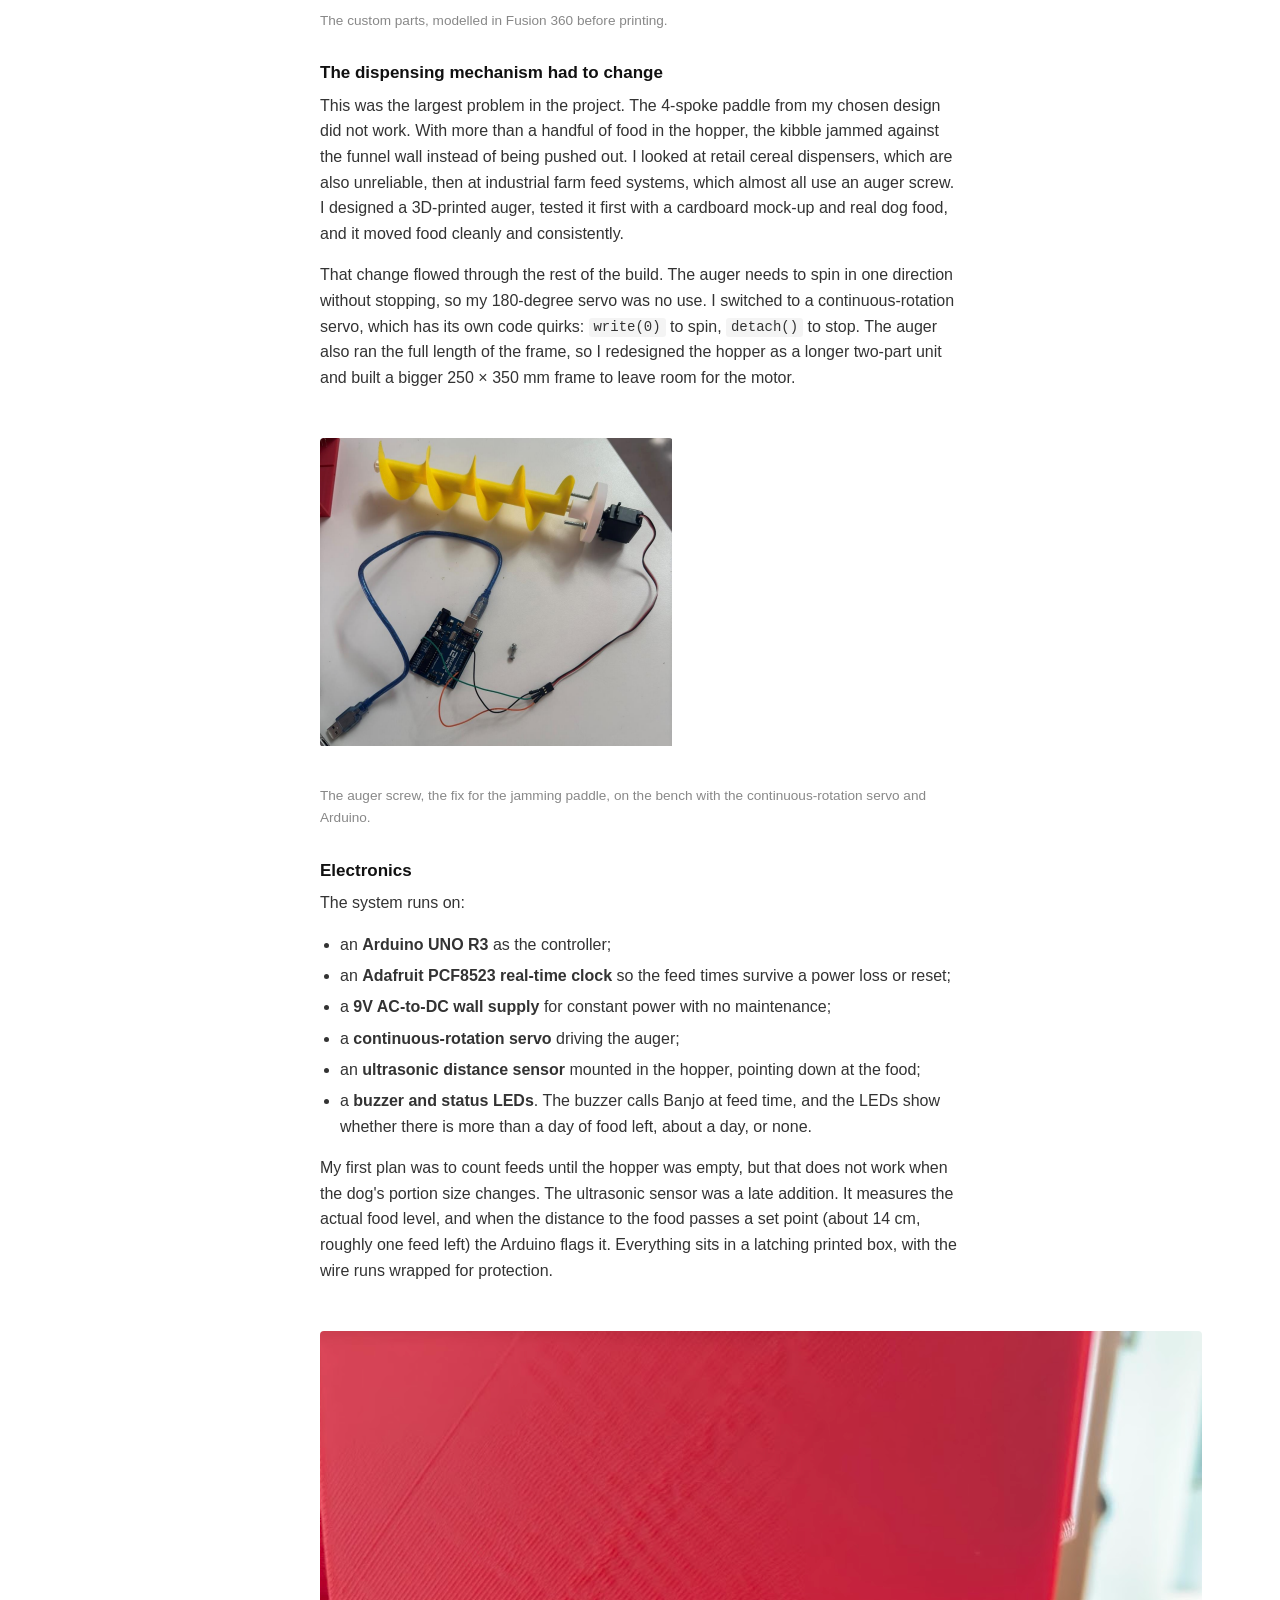
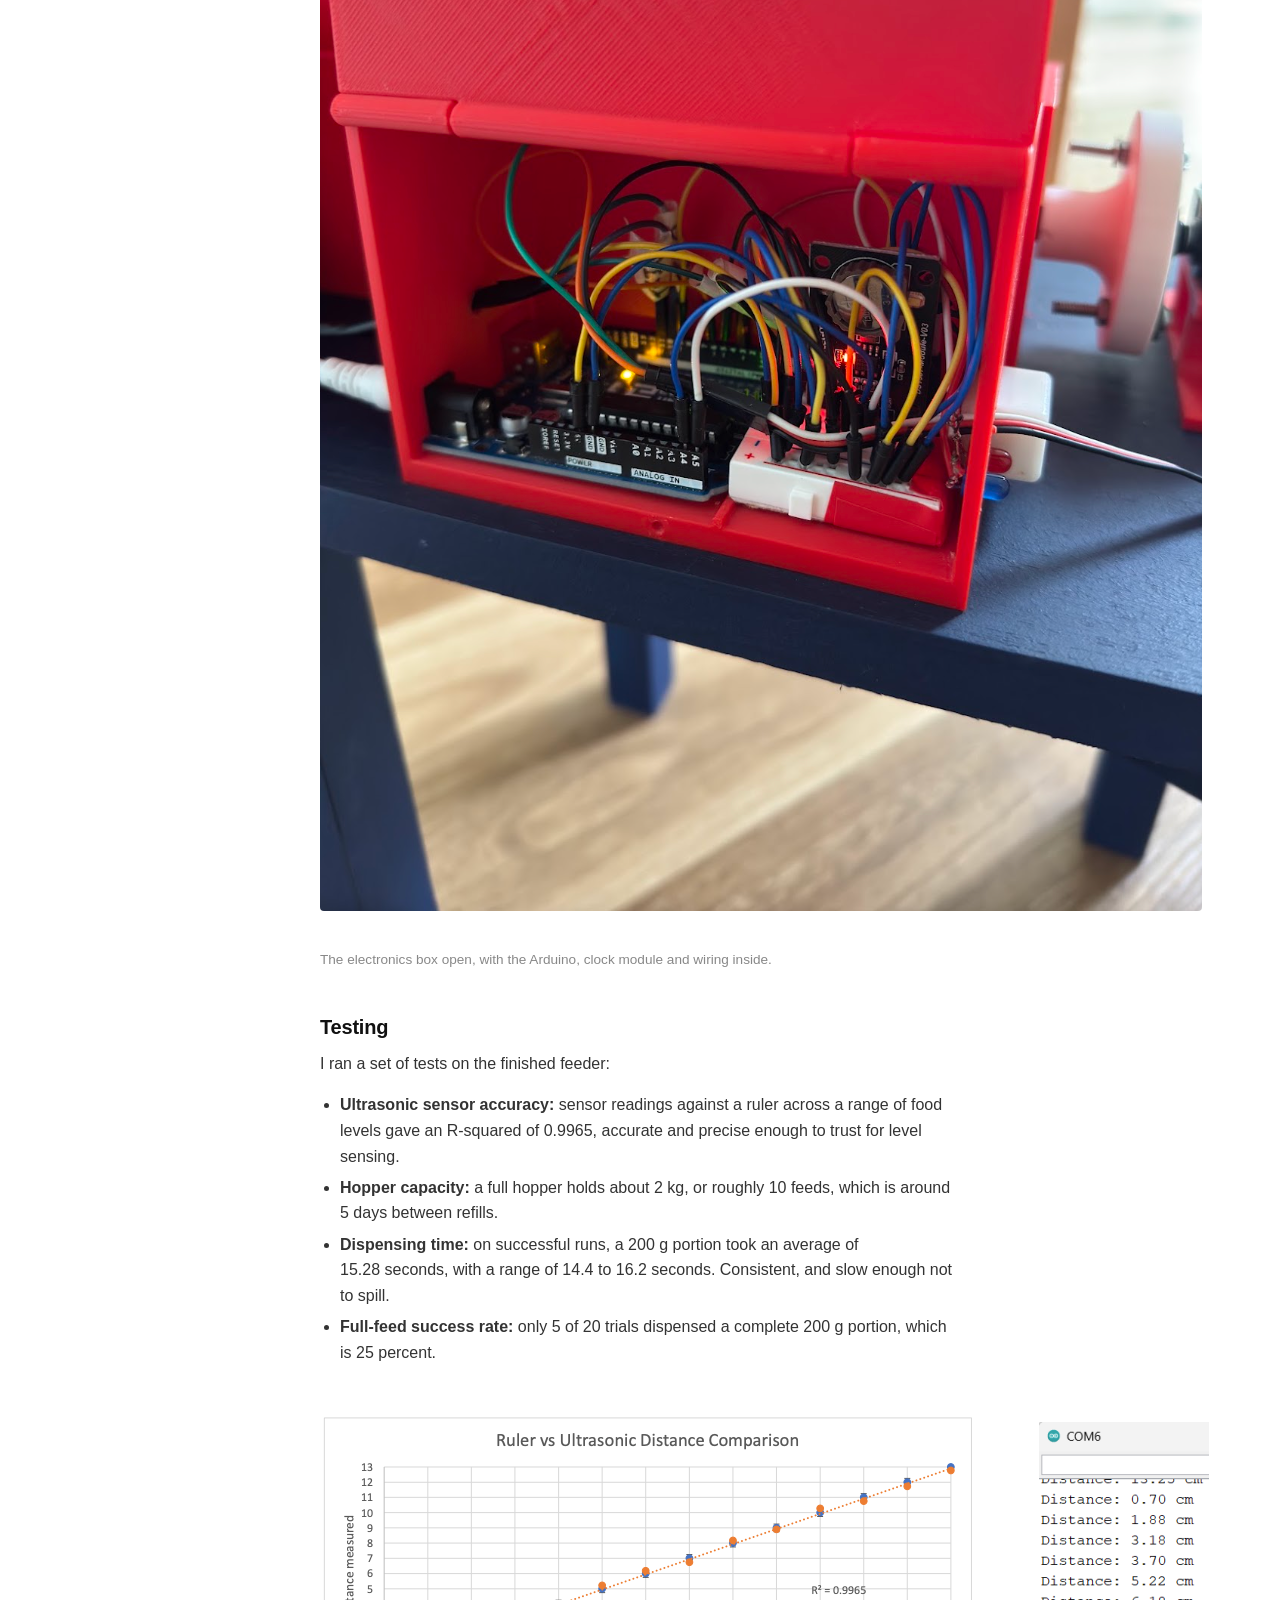
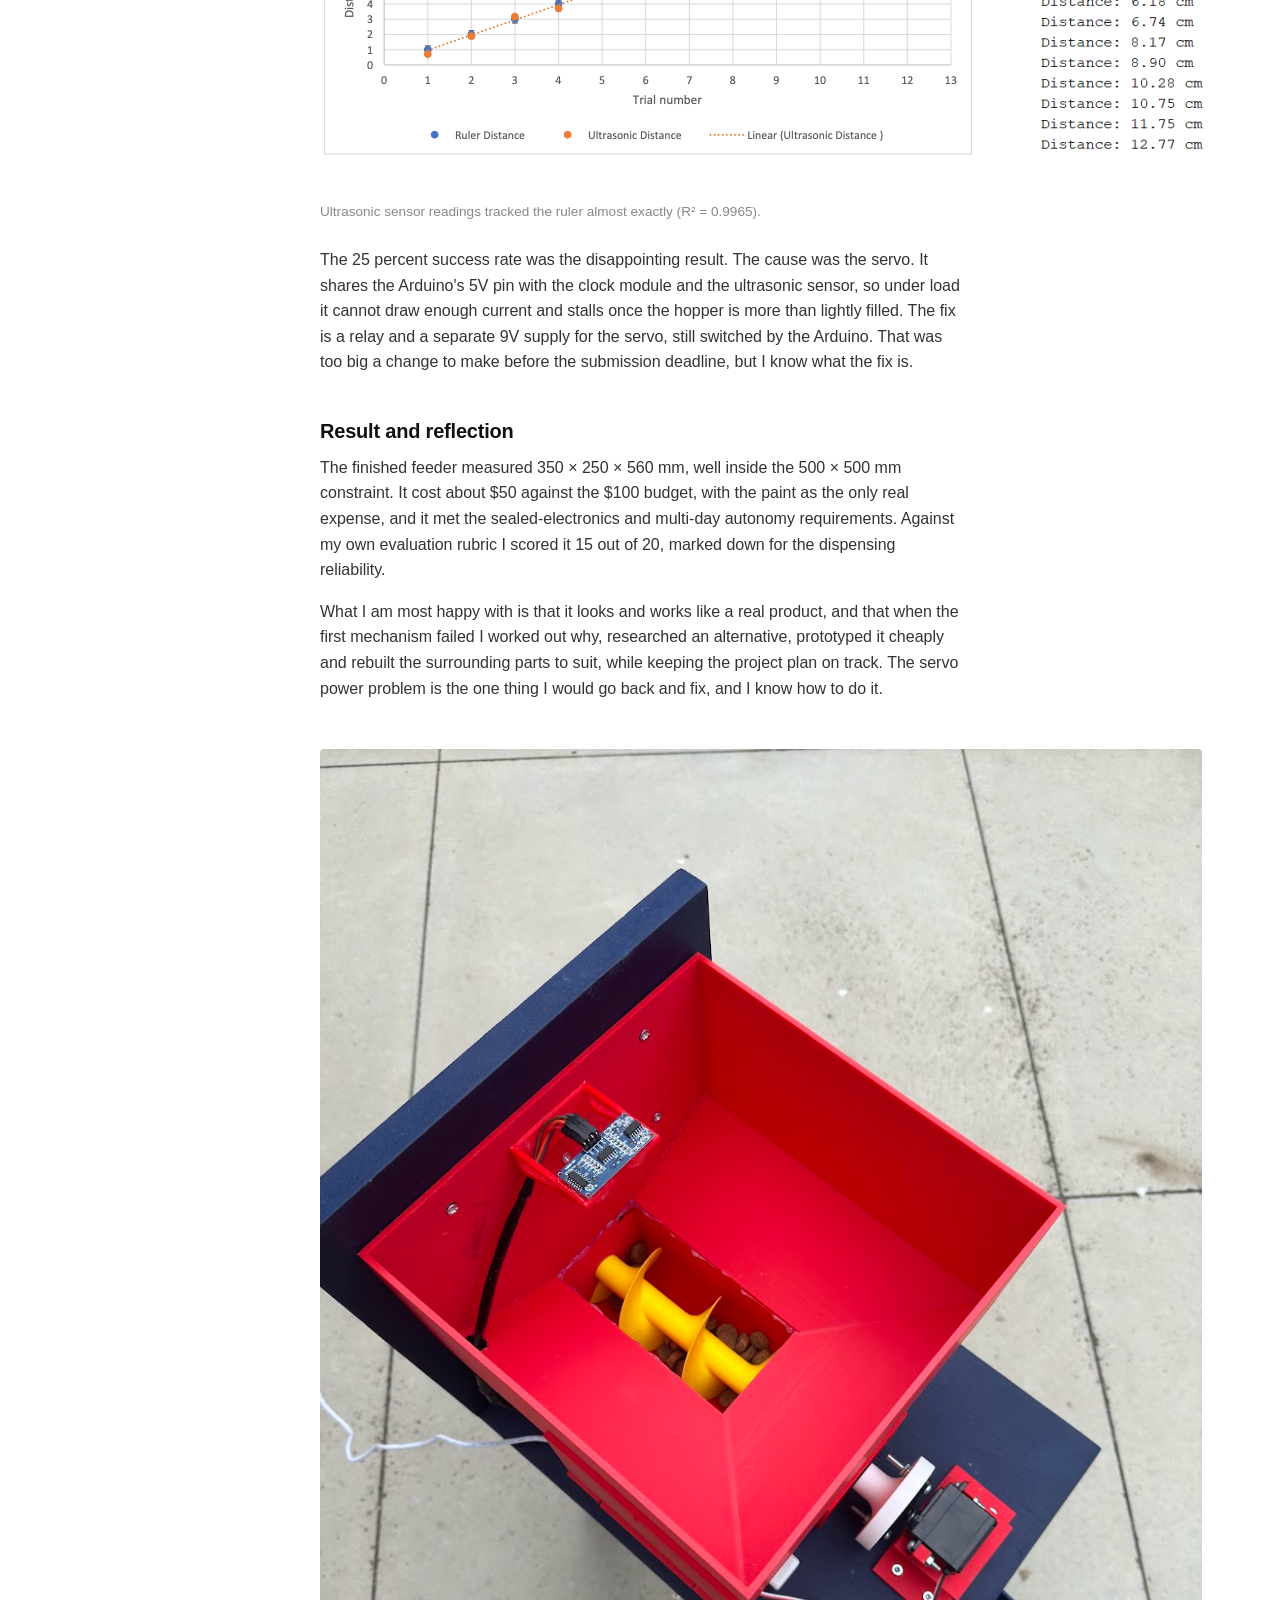
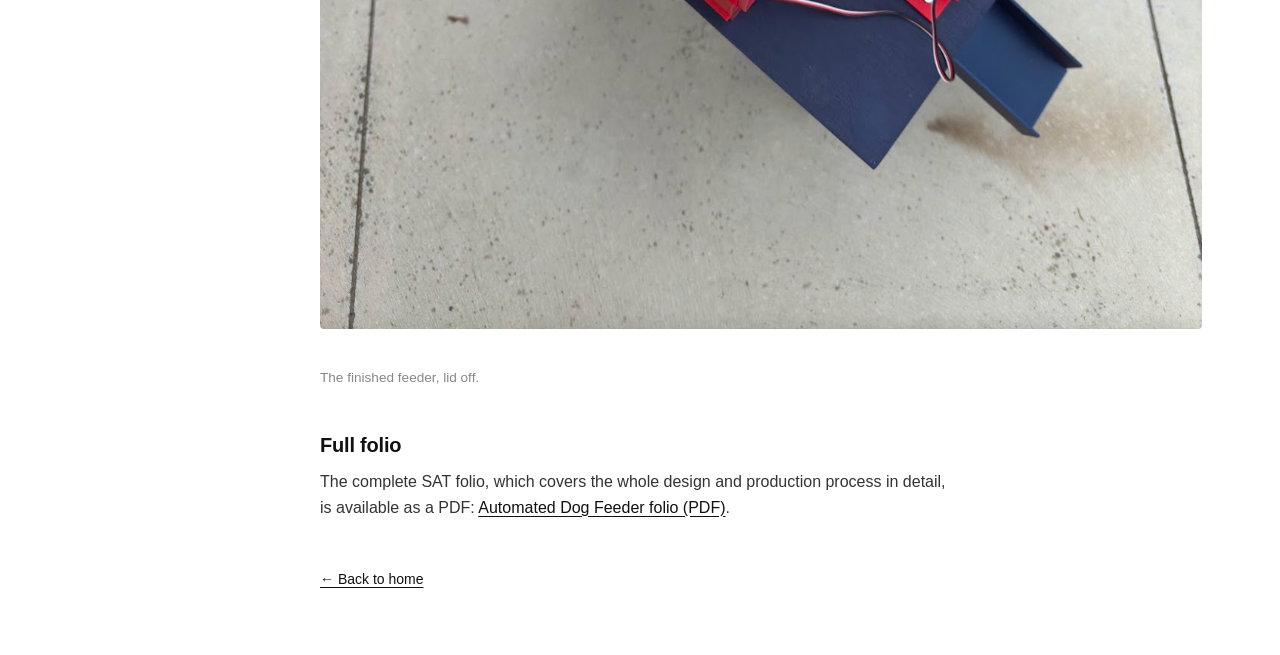
==== commit fd28c7f7: "Add photos and folio PDF to Automated Dog Feeder project page - Add seven project photos (cover, des" ====
--- a/projects/automated-dog-feeder.html
+++ b/projects/automated-dog-feeder.html
@@ -22,8 +22,8 @@
          (red 3D-printed hopper + electronics box on the navy-painted timber
          frame, outdoors on concrete). This is the photo on the folio title
          page / "Final Showcase" page.
-         Save it as projects/images/adf-cover.jpg -->
-    <img class="cover" src="images/adf-cover.jpg" alt="The finished dog feeder: a red 3D-printed hopper and electronics box mounted on a navy-painted timber frame, with a chute running down to a dog bowl.">
+         Save it as projects/images/adf-cover.png -->
+    <img class="cover" src="images/adf-cover.png" alt="The finished dog feeder: a red 3D-printed hopper and electronics box mounted on a navy-painted timber frame, with a chute running down to a dog bowl.">
 
     <div class="project-body">
 
@@ -90,9 +90,9 @@
            Recommended: the hand-drawn "Visualisations" page, or the
            "Design Option 2 - Chair" concept sketches (front 3-quarter +
            side view). Shows the design thinking before the build.
-           Save as projects/images/adf-design-sketches.jpg -->
-      <figure>
-        <img src="images/adf-design-sketches.jpg" alt="Hand-drawn concept sketches of the dog feeder, including the chosen chair-shaped frame with a hopper, funnel and chute.">
+           Save as projects/images/adf-design-sketches.png -->
+      <figure>
+        <img src="images/adf-design-sketches.png" alt="Hand-drawn concept sketches of the dog feeder, including the chosen chair-shaped frame with a hopper, funnel and chute.">
         <figcaption>Early concept sketches. The chosen Chair option put the hopper above a funnel, on a chair-shaped timber frame.</figcaption>
       </figure>
 
@@ -110,9 +110,9 @@
       <!-- IMAGE
            Recommended: the Fusion 360 grey render showing all the 3D-printed
            parts together (hopper, auger/paddle, chute, servo mount).
-           Save as projects/images/adf-cad-parts.jpg -->
-      <figure>
-        <img src="images/adf-cad-parts.jpg" alt="Fusion 360 render of the 3D-printed components: square hopper, dispensing part, feed chute and servo mount.">
+           Save as projects/images/adf-cad-parts.png -->
+      <figure>
+        <img src="images/adf-cad-parts.png" alt="Fusion 360 render of the 3D-printed components: square hopper, dispensing part, feed chute and servo mount.">
         <figcaption>The custom parts, modelled in Fusion 360 before printing.</figcaption>
       </figure>
 
@@ -143,10 +143,10 @@
            Recommended: the yellow 3D-printed auger screw on its own, or the
            cardboard mock-up test where the auger dispenses real kibble into
            a bowl.
-           Save as projects/images/adf-auger.jpg -->
-      <figure>
-        <img src="images/adf-auger.jpg" alt="The 3D-printed auger screw being tested in a cardboard mock-up, dispensing dog food into a bowl.">
-        <figcaption>The auger screw, the fix for the jamming paddle, tested in a cardboard mock-up with real kibble.</figcaption>
+           Save as projects/images/adf-auger.png -->
+      <figure>
+        <img src="images/adf-auger.png" alt="The yellow 3D-printed auger screw coupled to a servo motor and wired to an Arduino on a workbench.">
+        <figcaption>The auger screw, the fix for the jamming paddle, on the bench with the continuous-rotation servo and Arduino.</figcaption>
       </figure>
 
       <h3>Electronics</h3>
@@ -175,10 +175,10 @@
            Recommended: the red 3D-printed electronics box open, showing the
            Arduino and breadboard inside; OR the navy-painted timber frame
            mid-build (bonus points for the photo with Banjo sitting next to it).
-           Save as projects/images/adf-build.jpg -->
-      <figure>
-        <img src="images/adf-build.jpg" alt="The red 3D-printed electronics enclosure open, showing the Arduino and wiring, next to the painted timber frame.">
-        <figcaption>The sealed electronics box, and the timber frame after three coats of dark blue paint.</figcaption>
+           Save as projects/images/adf-build.png -->
+      <figure>
+        <img src="images/adf-build.png" alt="The red 3D-printed electronics box with its lid open, showing the Arduino, real-time clock module and wiring inside, mounted under the hopper on the painted frame.">
+        <figcaption>The electronics box open, with the Arduino, clock module and wiring inside.</figcaption>
       </figure>
 
       <h2>Testing</h2>
@@ -250,9 +250,9 @@
            Recommended: the top-down "Final Showcase" photo with the hopper
            lid off, showing the yellow auger and the Arduino inside the red
            hopper.
-           Save as projects/images/adf-final.jpg -->
-      <figure>
-        <img src="images/adf-final.jpg" alt="Top-down view of the finished feeder with the lid removed, showing the auger screw and electronics inside the red hopper.">
+           Save as projects/images/adf-final.png -->
+      <figure>
+        <img src="images/adf-final.png" alt="Top-down view of the finished feeder with the lid removed, showing the auger screw and electronics inside the red hopper.">
         <figcaption>The finished feeder, lid off.</figcaption>
       </figure>
 
